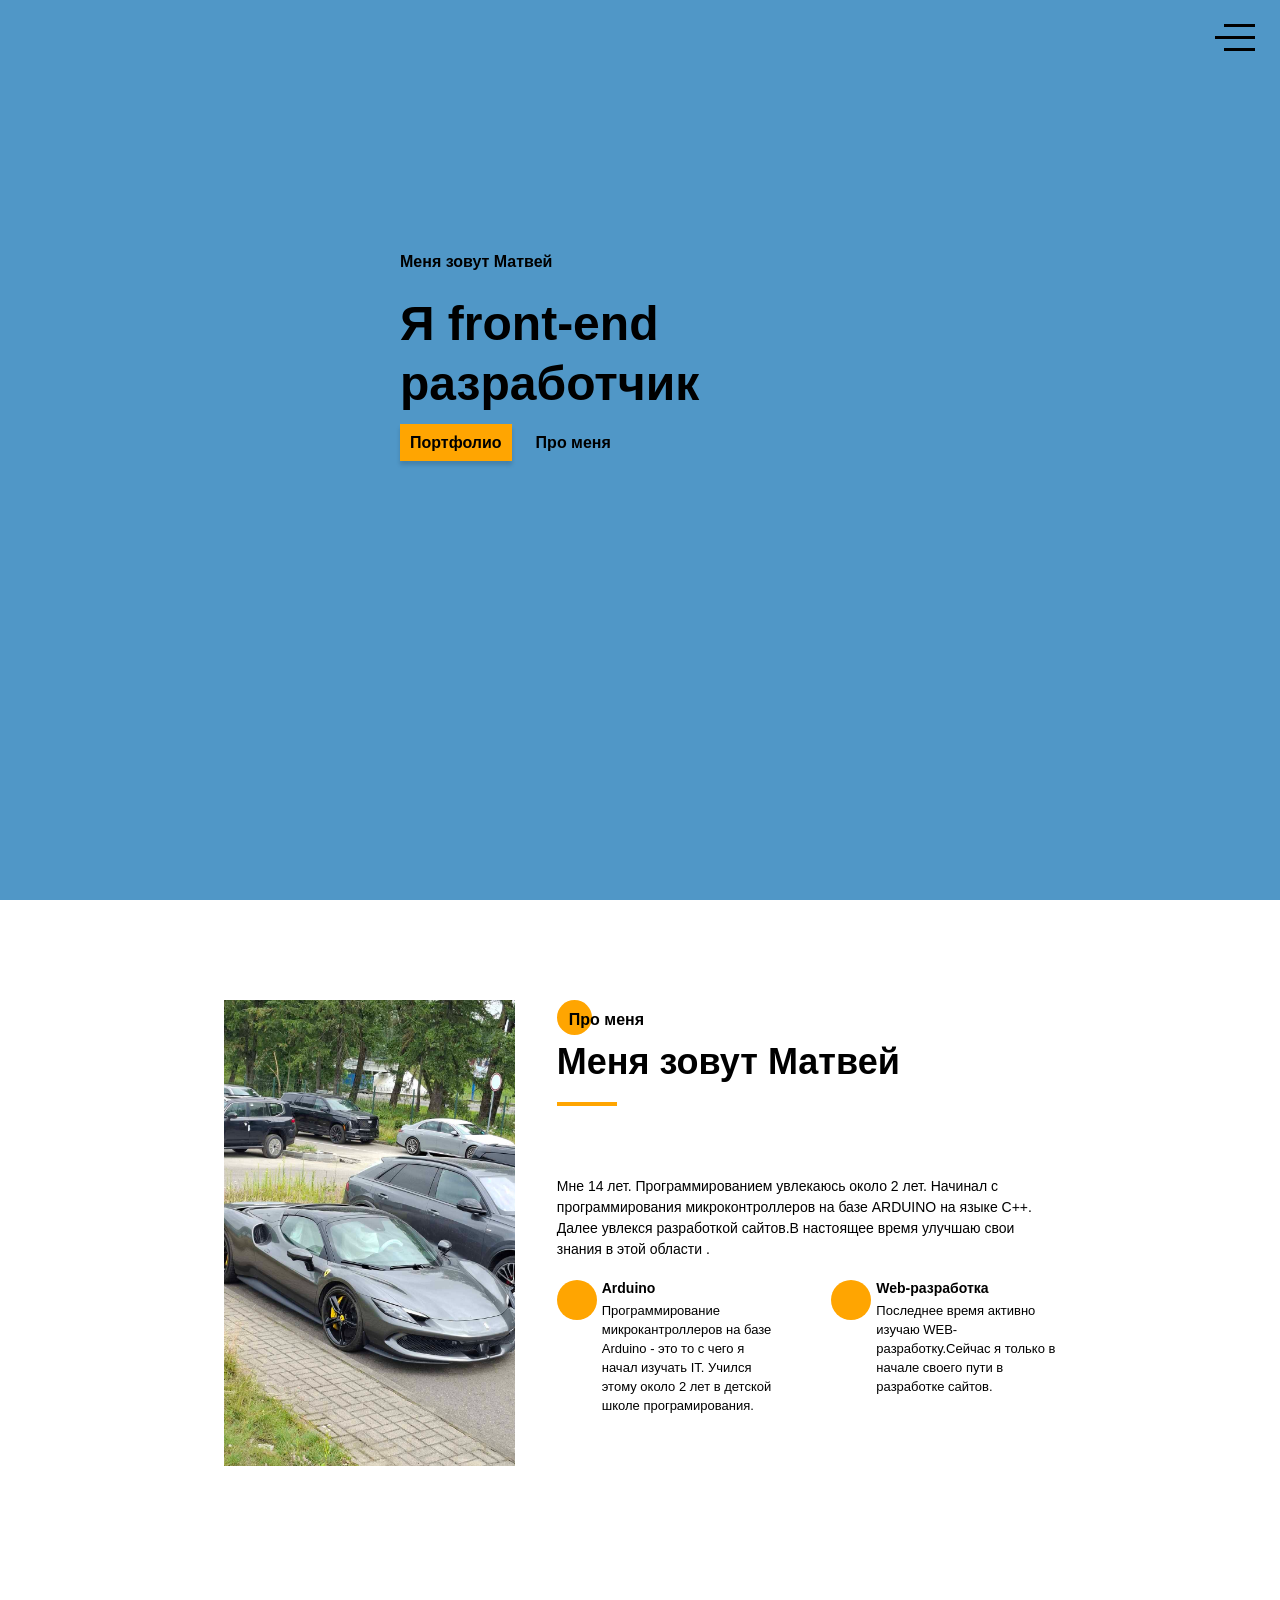
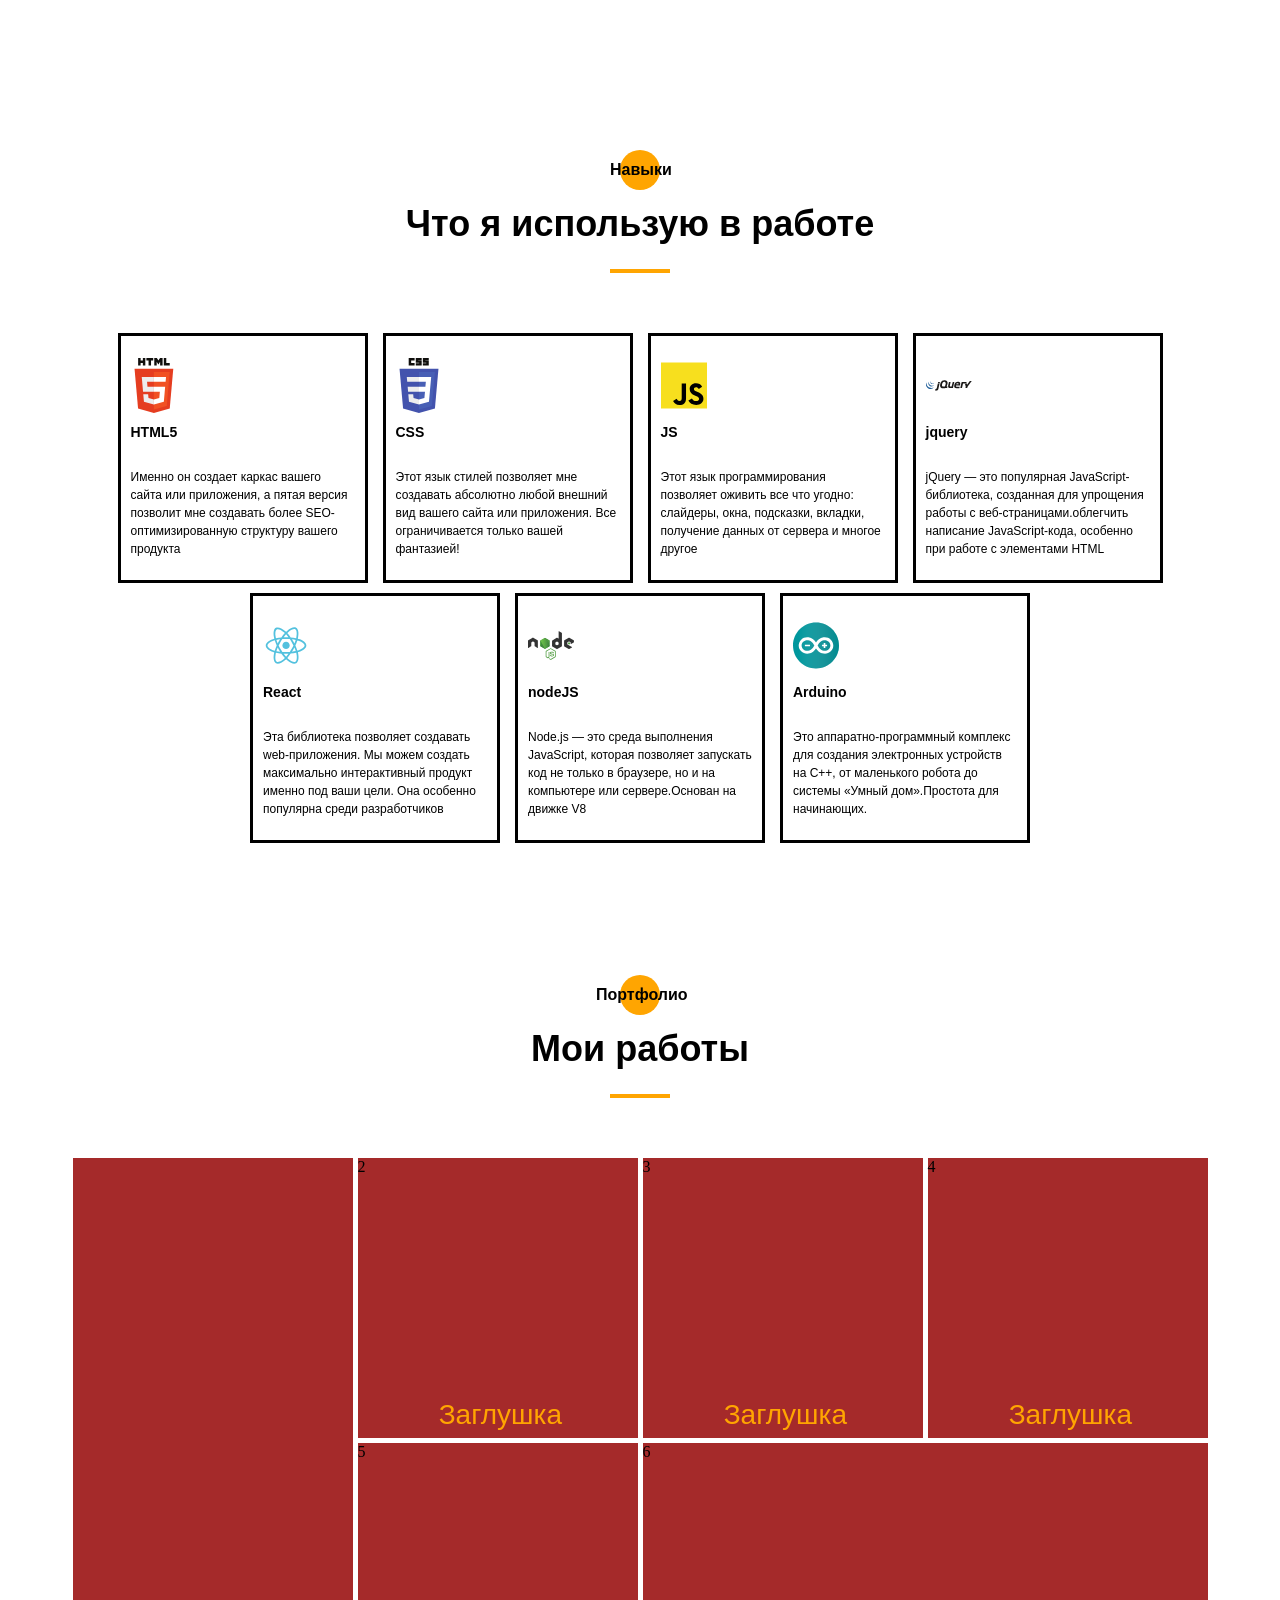
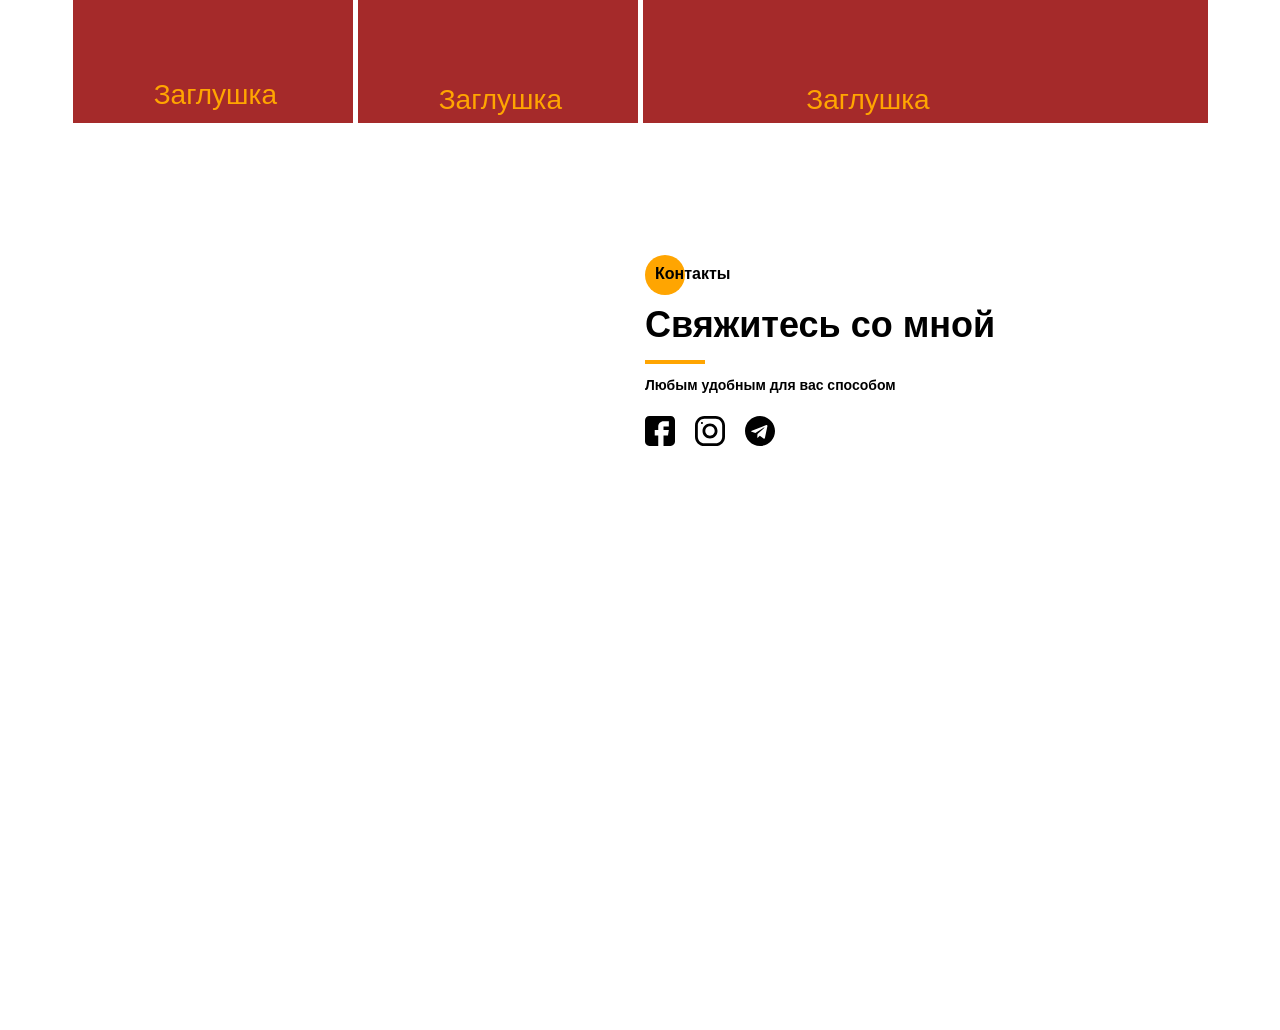
==== index.html @ 8a0c5b27 "version 1.9" ====
<!DOCTYPE html>
<html lang="ru">
  <head>
    <meta charset="UTF-8" />
    <meta name="viewport" content="width=device-width, initial-scale=1.0" />
    <title>Portfolio</title>

    <link rel="stylesheet" href="css/main.css" />
    <link rel="stylesheet" href="css/header.css" />
    <link rel="stylesheet" href="css/about_me.css" />
    <link rel="stylesheet" href="css/menu.css" />
    <link rel="stylesheet" href="css/animate.css" />
    <link rel="stylesheet" href="css/tools.css" />
    <link rel="stylesheet" href="css/works.css">
    <link rel="stylesheet" href="css/contact.css">


    <link rel="stylesheet" href="css/media/media_header.css" />
    <link rel="stylesheet" href="css/media/media_about_me.css" />
  </head>
  <body>
    <div class="menu">
      <div class="menu_btn_close">
        <div class="menu_bnt_stick1"></div>
        <div class="menu_bnt_stick2"></div>
      </div>
      <div class="menu_block">
        <div class="menu_list">
          <div class="menu_list_wrapper">
            <div class="menu_list_circle"></div>
            <div class="menu_list_interface">
              <a href="#">ПРО МЕНЯ</a>
            </div>
          </div>
          <div class="menu_list_wrapper">
            <div class="menu_list_circle"></div>
            <div class="menu_list_interface">
              <a href="#">МОЙ ОПЫТ</a>
            </div>
          </div>
          <div class="menu_list_wrapper">
            <div class="menu_list_circle"></div>
            <div class="menu_list_interface">
              <a href="#">МОИ НАВЫКИ</a>
            </div>
          </div>
          <div class="menu_list_wrapper">
            <div class="menu_list_circle"></div>
            <div class="menu_list_interface">
              <a href="#">МОИ РАБОТЫ</a>
            </div>
          </div>
          <div class="menu_list_wrapper">
            <div class="menu_list_circle"></div>
            <div class="menu_list_interface">
              <a href="#">ПРАЙС ЛИСТ</a>
            </div>
          </div>
          <div class="menu_list_wrapper">
            <div class="menu_list_circle"></div>
            <div class="menu_list_interface">
              <a href="#">КОНТАКТЫ</a>
            </div>
          </div>
        </div>
      </div>
    </div>
    <header>
      <div class="name">
        <div class="my_name">Меня зовут Матвей</div>
        <div class="my_job">Я front-end разработчик</div>
        <a class="btn_portfolio" href="#">Портфолио</a>
        <a class="btn_about_me" href="https://alexander281990.github.io/#"
          >Про меня</a
        >
      </div>
      <div class="hamburger">
        <div class="spon"></div>

        <div class="long_spon"></div>

        <div class="spon"></div>
      </div>
    </header>
    <section class="about_me">
      <div class="about_me_box0">
        <div class="about_me_main_img"></div>
        <div class="about_me_description">
          <div class="about_me_circle"></div>
          <div class="about_me_me wow bounceInDown">Про меня</div>

          <div class="about_me_name wow bounceInDown text">
            Меня зовут Матвей
          </div>
          <div class="about_me_stick"></div>
          <div class="about_me_info wow slideInUp">
            Мне 14 лет. Программированием увлекаюсь около 2 лет. Начинал с
            программирования микроконтроллеров на базе ARDUINO на языке С++.
            Далее увлекся разработкой сайтов.В настоящее время улучшаю свои
            знания в этой области .
          </div>
          <div class="about_me_work">
            <div class="about_me_boxArduino wow rotateInUpLeft">
              <div class="about_me_icon"></div>
              <div class="about_me_ground">
                <div class="about_me_arduino">Arduino</div>
                <div class="about_me_text">
                  Программирование микрокантроллеров на базе Arduino - это то с
                  чего я начал изучать IT. Учился этому около 2 лет в детской
                  школе програмирования.
                </div>
              </div>
            </div>
            <div class="about_me_boxWeb wow rotateInUpRight">
              <div class="about_me_icon"></div>
              <div class="about_me_ground">
                <div class="about_me_web">Web-разработка</div>
                <div class="about_me_text">
                  Последнее время активно изучаю WEB-разработку.Сейчас я только
                  в начале своего пути в разработке сайтов.
                </div>
              </div>
            </div>
          </div>
        </div>
      </div>
    </section>
    <section class="my_tools">
      <div class="container">
        <div class="my_tools_curcle wow zoomInUp"></div>
        <div class="my_tools_head_text wow fadeIn " wow data-wow-delay'5s'>Навыки </div>
        <h3 class="my_tools_title text wow zoomIn">Что я использую в работе</h3>
        <div class="my_tools_stick wow zoomIn"></div>
        <div class="my_tools_block">
          <div class="my_tools_block_item wow swing">
            <img src="img/tools_img/html5.svg" alt="HTML" />
            <div class="my_tools_block_text">HTML5</div>
            <div class="my_tools_block_description">
              Именно он создает каркас вашего сайта или приложения, а пятая
              версия позволит мне создавать более SEO-оптимизированную структуру
              вашего продукта
            </div>
          </div>

          <div class="my_tools_block_item wow swing">
            <img src="img/tools_img/css3.svg" alt="CSS" />
            <div class="my_tools_block_text">CSS</div>
            <div class="my_tools_block_description">
              Этот язык стилей позволяет мне создавать абсолютно любой внешний
              вид вашего сайта или приложения. Все ограничивается только вашей
              фантазией!
            </div>
          </div>

          <div class="my_tools_block_item wow swing">
            <img src="img/tools_img/js.svg" alt="JS" />
            <div class="my_tools_block_text">JS</div>
            <div class="my_tools_block_description">
              Этот язык программирования позволяет оживить все что угодно:
              слайдеры, окна, подсказки, вкладки, получение данных от сервера и
              многое другое
            </div>
          </div>

          <div class="my_tools_block_item wow swing">
            <img src="img/tools_img/jquery.svg" alt="jquery" />
            <div class="my_tools_block_text">jquery</div>
            <div class="my_tools_block_description">
              jQuery — это популярная JavaScript-библиотека, созданная для
              упрощения работы с веб-страницами.облегчить написание
              JavaScript-кода, особенно при работе с элементами HTML
            </div>
          </div>
        </div>

        <div class="my_tools_block wow swing">
          <div class="my_tools_block_item">
            <img src="img/tools_img/react.svg" alt="react" />
            <div class="my_tools_block_text">React</div>
            <div class="my_tools_block_description">
              Эта библиотека позволяет создавать web-приложения. Мы можем
              создать максимально интерактивный продукт именно под ваши цели.
              Она особенно популярна среди разработчиков
            </div>
          </div>

          <div class="my_tools_block_item wow swing">
            <img src="img/tools_img/node.js.svg" alt="nodeJS" />
            <div class="my_tools_block_text">nodeJS</div>
            <div class="my_tools_block_description">
              Node.js — это среда выполнения JavaScript, которая позволяет
              запускать код не только в браузере, но и на компьютере или
              сервере.Основан на движке V8
            </div>
          </div>

          <div class="my_tools_block_item wow swing">
            <img src="img/tools_img/arduino.svg" alt="arduino" />
            <div class="my_tools_block_text">Arduino</div>
            <div class="my_tools_block_description">
              Это аппаратно-программный комплекс для создания электронных
              устройств на С++, от маленького робота до системы «Умный
              дом».Простота для начинающих.
            </div>
          </div>

          <!-- <div class="my_tools_block_item"></div> -->
        </div>
      </div>
    </section>
    <section class="my_works">
      <div class="container">
        <div class="my_works_curcle"></div>
        <div class="my_works_head_text">Портфолио</div>
        <div class="my_works_title_text">Мои работы</div>
        <div class="my_tools_stick "></div>
        <div class="my_works_links">
           <div class="my_works_links_item long">
            <img src="#" alt="">
             <div class="my_works_links_text">Заглушка</div>
           </div>
           <div class="my_works_links_item">2 
            <img src="#" alt="">
             <div class="my_works_links_text2">Заглушка</div>
           </div>
           <div class="my_works_links_item">3
            <img src="#" alt="">
             <div class="my_works_links_text2">Заглушка</div>
           </div>
           <div class="my_works_links_item">4 
            <img src="#" alt="">
             <div class="my_works_links_text2">Заглушка</div>
           </div>
           <div class="my_works_links_item">5 
            <img src="#" alt="">
             <div class="my_works_links_text2">Заглушка</div>
           </div>
           <div class="my_works_links_item long2">6
            <img src="#" alt="">
             <div class="my_works_links_text2">Заглушка</div>
           </div>
        </div>
      </div>
    </section>
 <section class="my_contact">
   <div class="container">
    <div class="my_contact_wrapper">
      <div class="my_contact_photo">
         <img src="#" alt="">
      </div>
      <div class="my_contact_description">
        <div class="my_contact_curcle">
          <div class="my_contact_head_text">Контакты</div>
        </div>
        
        <div class="my_contact_title_text">Свяжитесь со мной</div>
        <div class="my_contact_stick"></div>
        <div class="my_contact_text">Любым удобным для вас способом</div>
        <div class="my_contact_social">
  <a href="">
    <img src="img/contact_img/facebook_straight.svg" alt="Facebook">
  </a>
  <a href="">
    <img src="img/contact_img/instagram.svg" alt="Instagram">
  </a>
  <a href="https://t.me/Matvey_sh0814">
    <img src="img/contact_img/telegram.svg" alt="Telegram">
  </a>
</div>

        </div>
      </div>
      
    </div>
    




  </div>
</section>
    <script src="js/wow.min.js"></script>
    <script src="js/script.js"></script>
    <script>
      new WOW().init();
    </script>
  </body>
</html>
---- css/main.css ----
* {
  margin: 0;
  padding: 0;
  box-sizing: border-box;
}
.container {
  width: 1250px;
  background-color: white;
  height: 100%;
  margin: 0 auto;
  padding-top: 50px;
}

.text {
  font-size: 36px;
  font-weight: 700;
  line-height: 60px;
  font-family: "Poppins", sans-serif;
}
---- css/header.css ----
header {
  background-color: #5097c7;
  width: 100%;
  height: 100vh;
  padding-left: 400px;
  padding-top: 250px;
}

.name {
  width: 500px;
  height: 250px;
}
.my_name {
  font-size: 16px;
  line-height: 24px;
  font-weight: bold;
  font-family: "Poppins", sans-serif;
}

.my_job {
  font-size: 48px;
  font-weight: bold;
  line-height: 60px;
  font-family: "Poppins", sans-serif;
  margin-top: 20px;
  margin-bottom: 20px;
  font-weight: bold;
}
.btn_portfolio {
  background-color: #ffa501;
  padding: 10px;
  text-decoration: none;
  box-shadow: 0px 4px 4px rgba(0, 0, 0, 0.15);
  font-family: "Poppins", sans-serif;
  color: #000;
  font-weight: bold;
  margin-right: 20px;
}

.btn_about_me {
  text-decoration: none;
  font-family: "Poppins", sans-serif;
  color: #000;
  font-weight: bold;
}

.hamburger {
  width: 45px;
  height: 35px;
  background-color: #5097c7;
  position: absolute;
  top: 20px;
  right: 25px;
  cursor: pointer;
  display: flex;
  flex-direction: column;
  justify-content: space-around;
  align-items: end;
}
.spon {
  background-color: #000;
  width: 70%;
  height: 3px;
}

.long_spon {
  width: 90%;
  height: 3px;
  background-color: black;
}
---- css/about_me.css ----
.about_me {
  width: 100%;
  height: 800px;
  background-color: white;
  display: flex;
  justify-content: center;
}

.my_skills {
  background-color: white;
  width: 100vw;
}

.about_me_box0 {
  width: 65%;
  height: 100%;
  background-color: white;
  padding-top: 100px;
  display: flex;
  justify-content: space-between;
}

.about_me_name {
  margin-top: -50px;
}

.about_me_me {
  font-family: "Poppins", sans-serif;
  font-size: 16px;
  line-height: 24px;
  padding-left: 12px;
  margin-top: -77px;
  font-weight: bold;
}

.about_me_circle {
  border-radius: 50%;
  height: 35px;
  width: 35px;
  background-color: #ffa501;
}

.about_me_main_img {
  width: 35%;
  height: 700px;
  background-image: url(../img/car.jpg);
  background-position-x: -50px;
  background-size: 120%;
  background-repeat: no-repeat;
}

.about_me_description {
  height: 700px;
  width: 60%;
  background-color: white;
  display: flex;
  flex-direction: column;
  justify-content: space-between;
}

.about_me_stick {
  height: 4px;
  width: 60px;
  background-color: #ffa501;
  margin-top: -40px;
}

.about_me_work {
  height: 60%;
  background-color: white;
  margin-top: -30px;
  display: flex;
  flex-wrap: wrap;
  justify-content: space-between;
}

.about_me_boxArduino {
  width: 45%;
  height: 185px;
  background-color: white;

  display: flex;
  justify-content: space-between;
}

.about_me_boxWeb {
  width: 45%;
  height: 185px;
  background-color: white;

  display: flex;
  justify-content: space-between;
}

.about_me_icon {
  background-color: #ffa501;
  border-radius: 50%;
  width: 40px;
  height: 40px;
}

.about_me_text {
  font-family: "Poppins", sans-serif;
  font-size: 13px;
  line-height: 19px;
}

.about_me_ground {
  width: 80%;
  height: 180px;

  display: flex;
  flex-direction: column;
}

.about_me_arduino {
  font-family: "Poppins", sans-serif;
  font-size: 14px;
  font-weight: bold;
  margin-bottom: 5px;
}

.about_me_web {
  font-family: "Poppins", sans-serif;
  font-size: 14px;
  font-weight: bold;
  margin-bottom: 5px;
}

.about_me_info {
  font-family: "Poppins", sans-serif;
  font-size: 14px;
  line-height: 21px;
  margin-top: 20px;
}
---- css/menu.css ----
.menu {
  height: 100vh;
  width: 340px;
  background-color: #ffa501;
  position: fixed;
  left: -340px;
  transition: all 0.5s;
}
.menu_active {
  left: 0px;
  transition: all 1s;
}

.menu_block {
  width: 100%;
  background-color: #ffa501;
  height: 100vh;
  cursor: pointer;
  padding-top: 140px;
  padding-left: 40px;
  z-index: 10;
}
.menu_list {
  list-style-type: none;
  padding-left: 35px;
}
.menu_list_circle {
  width: 15px;
  height: 15px;
  border-radius: 100%;
  border: 1px solid black;
  margin-right: 15px;
  margin-bottom: 1px;
}

.menu_list_wrapper {
  display: flex;
  width: 100%;
  background-color: #ffa501;
  align-items: center;
  justify-content: left;
  margin-bottom: 20px;
}

.menu_list_interface {
  color: white;
  font-size: 24px;
  font-family: "Poppins", sans-serif;
  font-weight: bold;
}

.menu_list_interface > a {
  color: white;
  text-decoration: none;
}

.menu_list_interface > a:hover {
  text-decoration: underline;
}

.menu_btn_close {
  background-color: #ffa501;
  height: 40px;
  width: 40px;
  position: relative;
  left: 280px;
  top: 20px;
  cursor: pointer;
}

.menu_bnt_stick1 {
  background-color: black;
  height: 5px;
  width: 120%;
  transform: rotateZ(45deg);
  position: relative;
  top: 19px;
  border-radius: 25px;
}

.menu_bnt_stick2 {
  background-color: black;
  height: 5px;
  width: 120%;
  transform: rotateZ(135deg);
  top: 14px;
  position: relative;
  border-radius: 25px;
}
---- css/tools.css ----
.my_tools {
  width: 100%;
  height: 825px;
  background-color: white;
}

.my_tools_curcle {
  width: 40px;
  height: 40px;
  border-radius: 50%;
  background-color: #ffa501;
  margin: 0 auto;
}

.my_tools_head_text {
  position: relative;
  left: 595px;
  top: -32px;
  display: inline-block;
  font-family: "Poppins", sans-serif;
  font-size: 16px;
  line-height: 24px;
  font-weight: bold;
}

.my_tools_title {
  text-align: center;
  margin-top: -20px;
}

.my_tools_stick {
  height: 4px;
  width: 60px;
  background-color: #ffa501;
  margin: 15px auto 0 auto;
  margin-bottom: 60px;
}

.my_tools_block {
  width: 100%;
  height: 250px;
  background-color: white;
  margin-top: 10px;
  display: flex;
  column-gap: 15px;
  justify-content: center;
}

.my_tools_block_item {
  width: 250px;
  height: 250px;
  background-color: (255, 165, 0, 5);
  border: solid black;
  padding: 10px;
  display: flex;
  flex-direction: column;
  justify-content: space-around;
}
.my_tools_block_item > img {
  width: 46px;
  height: 55px;
}

.my_tools_block_text {
  font-size: 14px;
  line-height: 21px;
  font-weight: bold;
  font-family: "Poppins", sans-serif;
  margin-top: -15px;
}

.my_tools_block_description {
  font-size: 12px;
  line-height: 18px;

  font-family: "Poppins", sans-serif;
}
---- css/works.css ----
.my_works {
  width: 100%;
  height: 880px;
  background-color: white;
}

.my_works_curcle {
  width: 40px;
  height: 40px;
  border-radius: 50%;
  background-color: #ffa501;
  margin: 0 auto;
}
.my_works_head_text {
  position: relative;
  left: 581px;
  top: -32px;
  display: inline-block;
  font-family: "Poppins", sans-serif;
  font-size: 16px;
  line-height: 24px;
  font-weight: bold;
}

.my_works_title_text {
  text-align: center;
  margin-top: -20px;
  font-weight: bold;
  line-height: 60px;
  font-size: 36px;
  font-family: "Poppins", sans-serif;
}

.my_tools_stick {
  height: 4px;
  width: 60px;
  background-color: #ffa501;
  margin: 15px auto 0 auto;
  margin-bottom: 60px;
}

.my_works_links {
  width: 100%;

  background-color: white;
  display: grid;
  grid-template: repeat(2, 280px) / repeat(4, 280px);

  gap: 5px;
  justify-content: center;
}

.my_works_links_item {
  background-color: brown;
  cursor: pointer;
  transition: all 0.5s;
}

.my_works_links_item:hover {
  transform: scale(1.1);
  filter: grayscale(80%);
}

.long {
  grid-row-start: 1;
  grid-row-end: 3;
  grid-column-start: 1;
  grid-column-end: 2;
}
.long2 {
  grid-row-start: 2;
  grid-row-end: 3;
  grid-column-start: 3;
  grid-column-end: 5;
}
.my_works_links_text {
  position: relative;
  top: 500px;
  font-family: "Poppins", sans-serif;

  transform: translateX(29%);
  color: #ffa501;
  font-size: 28px;
  line-height: 38px;
}

.my_works_links_text2 {
  position: relative;
  top: 220px;
  font-family: "Poppins", sans-serif;

  transform: translateX(29%);
  color: #ffa501;
  font-size: 28px;
  line-height: 38px;
}
---- css/contact.css ----
.my_contact {
  width: 100%;
  height: 825px;
  background-color: white;
}

.my_contact_wrapper {
  padding-left: 50px;
  padding-right: 35px;
  display: grid;
  grid-template-columns: 400px 585px;
  -webkit-box-pack: justify;
  justify-content: space-between;
}

.my_contact_description {
  width: 594px;
  height: 585px;
}

.my_contact_curcle {
  width: 40px;
  height: 40px;
  border-radius: 50%;
  background-color: #ffa501;
}

.my_contact_head_text {
  display: inline-block;
  font-family: "Poppins", sans-serif;
  font-size: 16px;
  line-height: 24px;
  font-weight: bold;
  margin-left: 10px; /* отступ от круга */
  margin-top: 7px;
}

.my_contact_title_text {
  font-size: 36px;
  font-weight: 700;
  line-height: 60px;
  font-family: "Poppins", sans-serif;
  top: -20px;
}

.my_contact_stick {
  height: 4px;
  width: 60px;
  background-color: #ffa501;
  margin: 5px auto 0 auto;
  margin-bottom: 40px;
  position: absolute;
}

.my_contact_text {
  font-size: 14px;
  line-height: 21px;
  margin-top: 20px;
  font-weight: bold;
  font-family: "Poppins", sans-serif;
  margin-bottom: 20px;
}

.my_contact_social {
  display: flex;
  gap: 20px;
  align-items: center;
}

.my_contact_social img {
  width: 30px;
  height: 30px;
  object-fit: contain;
}
---- css/media/media_header.css ----
@media (max-width: 1200px) {
  header {
    padding-left: 300px;
  }
}
@media (max-width: 992px) {
  .name {
    width: 400px;
  }

  header {
    padding-left: 200px;
  }
}

@media (max-width: 768px) {
  header {
    padding-left: 150px;
  }

  .my_name {
    font-size: 16px;
  }

  .my_job {
    font-size: 38px;
    line-height: 40px;
  }
}

@media (max-width: 576px) {
  header {
    padding-left: 50px;
  }

  .name {
    width: 250px;
  }

  .menu {
    width: 240px;
  }

  .menu_btn_close {
    left: 180px;
  }

  .menu_list_interface {
    font-size: 18px;
  }
  .menu_block {
    padding-left: 10px;
  }
}
---- css/media/media_about_me.css ----
@media (max-width: 1200px) {
}
@media (max-width: 992px) {
  .about_me_info {
    font-size: 12px;
    line-height: 19px;
  }

  .about_me_web {
    font-size: 12px;
  }

  .about_me_arduino {
    font-size: 12px;
  }
  .about_me_text {
    font-size: 12px;
    line-height: 15px;
  }

  .text {
    font-size: 30px;
  }
  .about_me_icon {
    width: 30px;
    height: 30px;
  }
}

@media (max-width: 768px) {
  .text {
    font-size: 23px;
  }

  .about_me_info {
    font-size: 11px;
    line-height: 19px;
  }

  .about_me_me {
    font-size: 14px;
  }

  .about_me_text {
    font-size: 10px;
    line-height: 14px;
  }

  .about_me_icon {
    width: 20px;
    height: 20px;
  }

  .about_me_web {
    font-size: 10px;
  }

  .about_me_arduino {
    font-size: 10px;
  }
}

@media (max-width: 576px) {
  .about_me_main_img {
    display: none;
  }
  .about_me_info {
    font-size: 9px;
  }

  .text {
    font-size: 15px;
    font-weight: 600;
    line-height: 40px;
  }

  .about_me_text {
    font-size: 9px;
    line-height: 13px;
  }

  .about_me_icon {
    width: 10px;
    height: 10px;
  }
  .about_me_circle {
    height: 25px;
    width: 25px;
  }

  .about_me_stick {
    height: 3px;
    width: 50px;
  }

  .about_me_name {
    margin-top: -45px;
  }

  .about_me_web {
    font-size: 9px;
  }

  .about_me_me {
    font-size: 13px;
    line-height: 22px;
    padding-left: 12px;
    margin-top: -60px;
  }
}
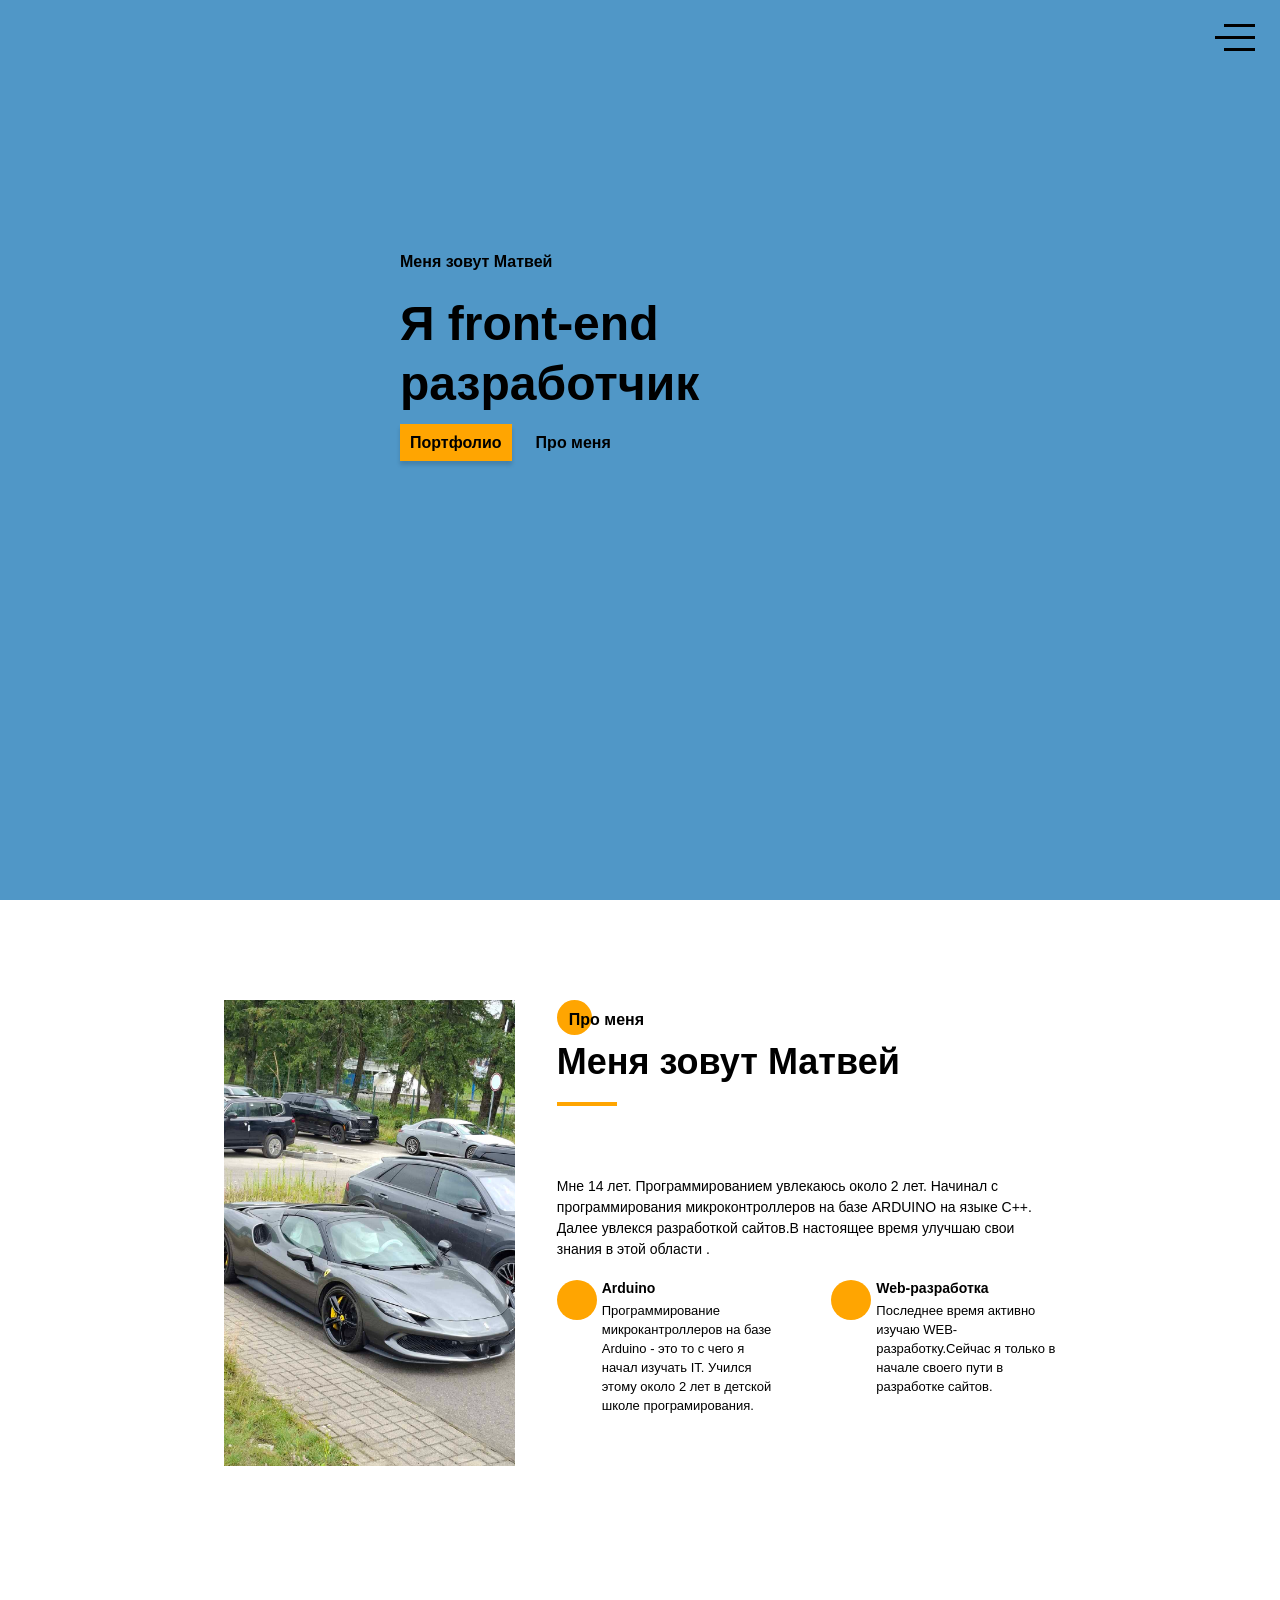
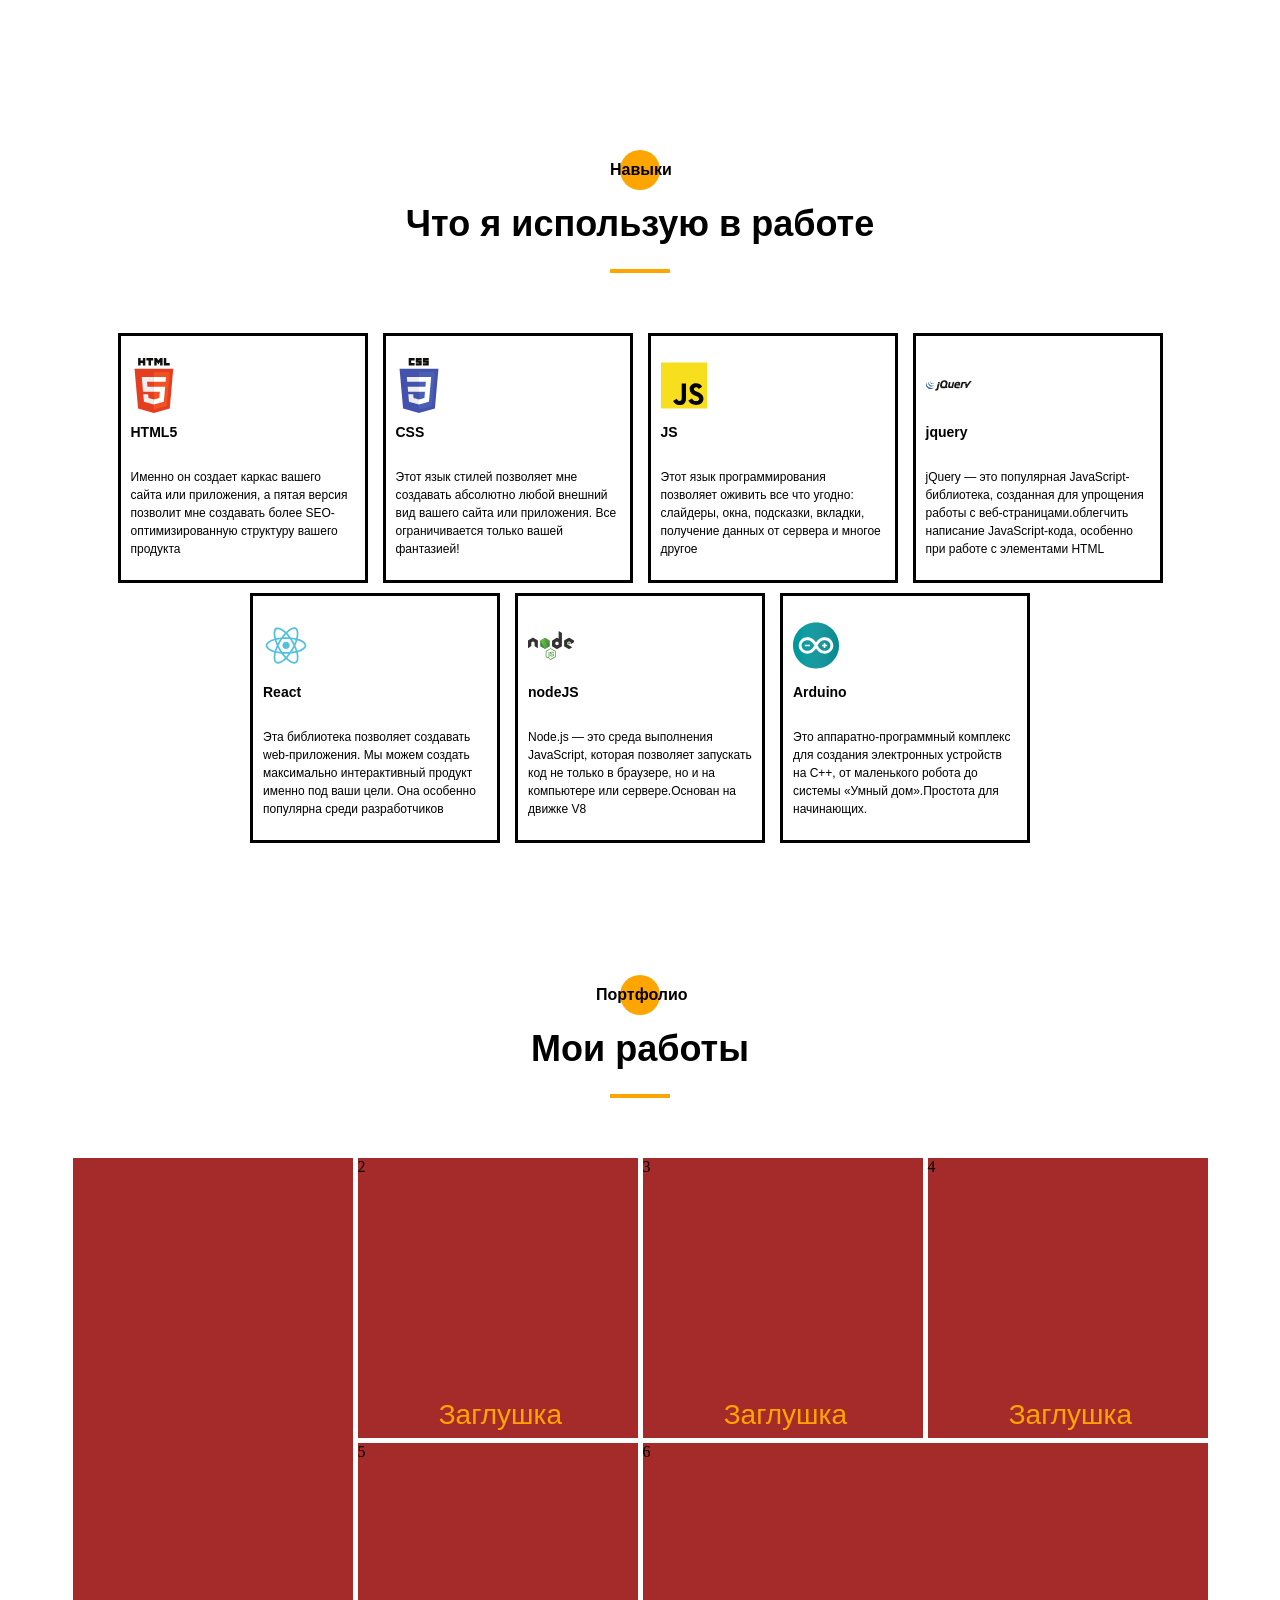
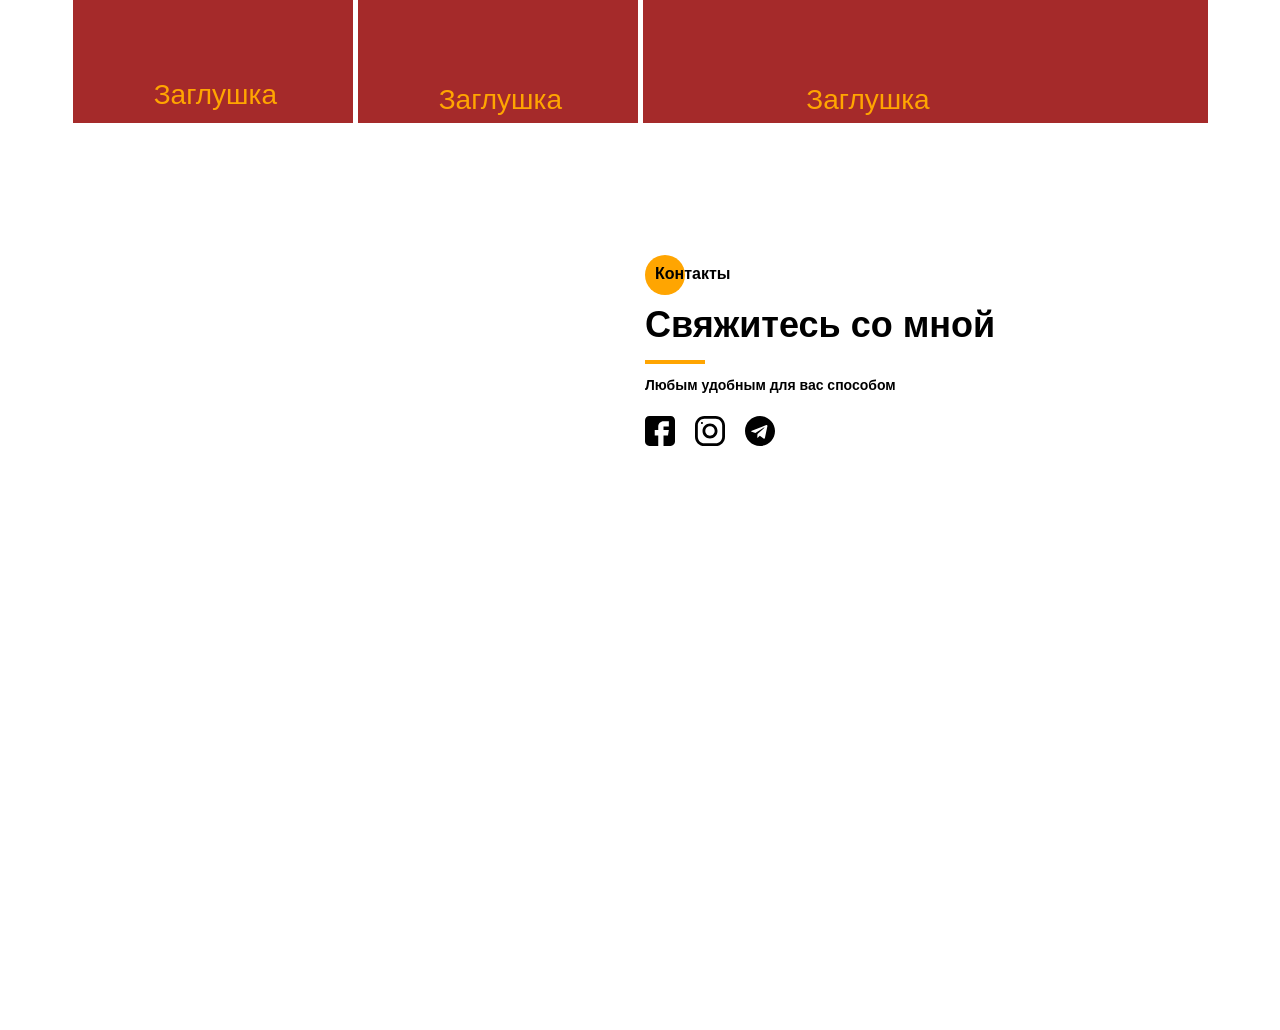
==== commit c0879e3d: "version2.0" ====
--- a/index.html
+++ b/index.html
@@ -19,6 +19,7 @@
     <link rel="stylesheet" href="css/media/media_about_me.css" />
   </head>
   <body>
+    <div class="menu_overlay"></div>
     <div class="menu">
       <div class="menu_btn_close">
         <div class="menu_bnt_stick1"></div>
@@ -29,37 +30,27 @@
           <div class="menu_list_wrapper">
             <div class="menu_list_circle"></div>
             <div class="menu_list_interface">
-              <a href="#">ПРО МЕНЯ</a>
-            </div>
-          </div>
-          <div class="menu_list_wrapper">
-            <div class="menu_list_circle"></div>
-            <div class="menu_list_interface">
-              <a href="#">МОЙ ОПЫТ</a>
-            </div>
-          </div>
-          <div class="menu_list_wrapper">
-            <div class="menu_list_circle"></div>
-            <div class="menu_list_interface">
-              <a href="#">МОИ НАВЫКИ</a>
-            </div>
-          </div>
-          <div class="menu_list_wrapper">
-            <div class="menu_list_circle"></div>
-            <div class="menu_list_interface">
-              <a href="#">МОИ РАБОТЫ</a>
-            </div>
-          </div>
-          <div class="menu_list_wrapper">
-            <div class="menu_list_circle"></div>
-            <div class="menu_list_interface">
-              <a href="#">ПРАЙС ЛИСТ</a>
-            </div>
-          </div>
-          <div class="menu_list_wrapper">
-            <div class="menu_list_circle"></div>
-            <div class="menu_list_interface">
-              <a href="#">КОНТАКТЫ</a>
+              <a href="#about_me">ПРО МЕНЯ</a>
+            </div>
+          </div>
+         
+          <div class="menu_list_wrapper">
+            <div class="menu_list_circle"></div>
+            <div class="menu_list_interface">
+              <a href="#my_tools">МОИ НАВЫКИ</a>
+            </div>
+          </div>
+          <div class="menu_list_wrapper">
+            <div class="menu_list_circle"></div>
+            <div class="menu_list_interface">
+              <a href="#my_works">МОИ РАБОТЫ</a>
+            </div>
+          </div>
+         
+          <div class="menu_list_wrapper">
+            <div class="menu_list_circle"></div>
+            <div class="menu_list_interface">
+              <a href="#my_contact">КОНТАКТЫ</a>
             </div>
           </div>
         </div>
@@ -82,7 +73,7 @@
         <div class="spon"></div>
       </div>
     </header>
-    <section class="about_me">
+    <section class="about_me" id="about_me">
       <div class="about_me_box0">
         <div class="about_me_main_img"></div>
         <div class="about_me_description">
@@ -125,7 +116,7 @@
         </div>
       </div>
     </section>
-    <section class="my_tools">
+    <section class="my_tools" id="my_tools">
       <div class="container">
         <div class="my_tools_curcle wow zoomInUp"></div>
         <div class="my_tools_head_text wow fadeIn " wow data-wow-delay'5s'>Навыки </div>
@@ -208,7 +199,7 @@
         </div>
       </div>
     </section>
-    <section class="my_works">
+    <section class="my_works" id="my_works">
       <div class="container">
         <div class="my_works_curcle"></div>
         <div class="my_works_head_text">Портфолио</div>
@@ -242,7 +233,7 @@
         </div>
       </div>
     </section>
- <section class="my_contact">
+ <section class="my_contact" id="my_contact">
    <div class="container">
     <div class="my_contact_wrapper">
       <div class="my_contact_photo">
--- a/css/menu.css
+++ b/css/menu.css
@@ -4,6 +4,21 @@
   background-color: #ffa501;
   position: fixed;
   left: -340px;
+  transition: all 0.5s;
+  z-index: 120;
+}
+
+.menu_overlay {
+  width: 100%;
+  height: 100%;
+  position: fixed;
+  left: 0;
+}
+
+.menu_overlay_active {
+  opacity: 0.75;
+  z-index: 100;
+  background-color: rgb(255, 255, 255);
   transition: all 0.5s;
 }
 .menu_active {
--- a/css/tools.css
+++ b/css/tools.css
@@ -39,7 +39,7 @@
 .my_tools_block {
   width: 100%;
   height: 250px;
-  background-color: white;
+
   margin-top: 10px;
   display: flex;
   column-gap: 15px;
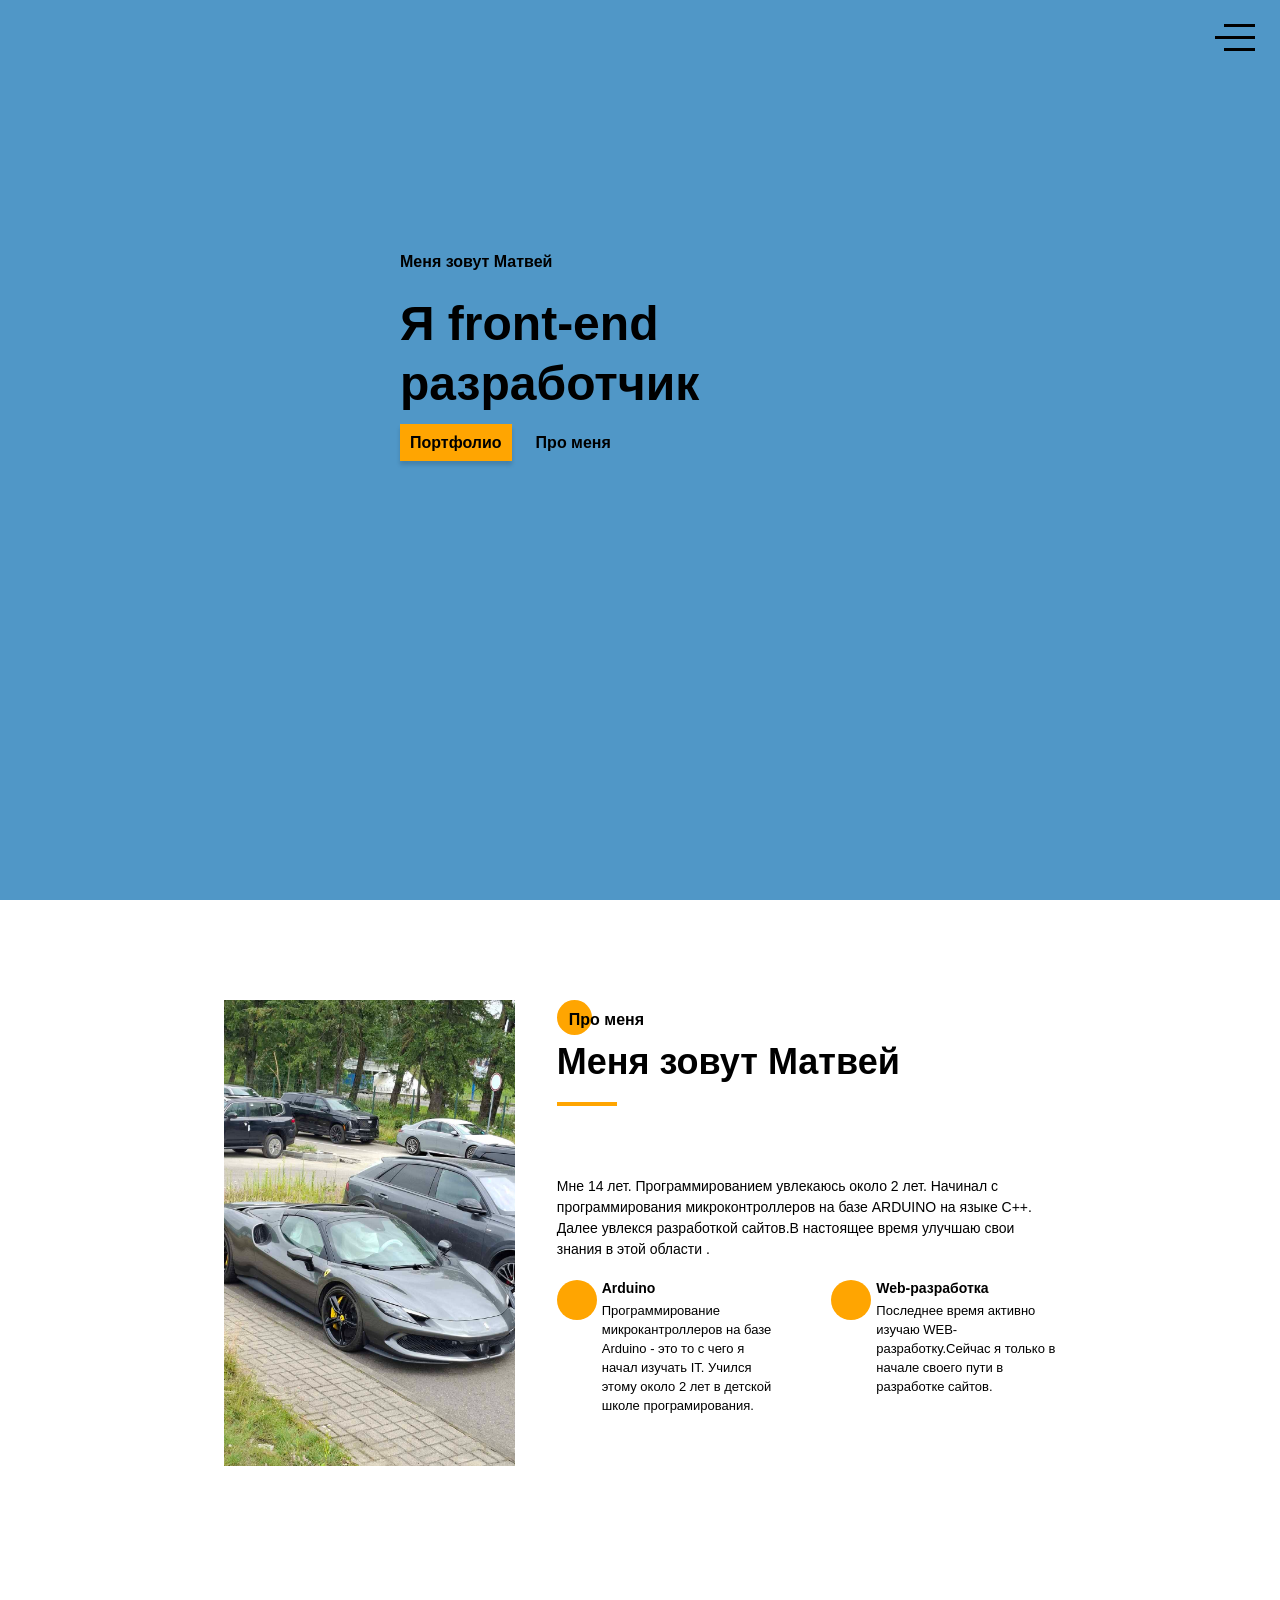
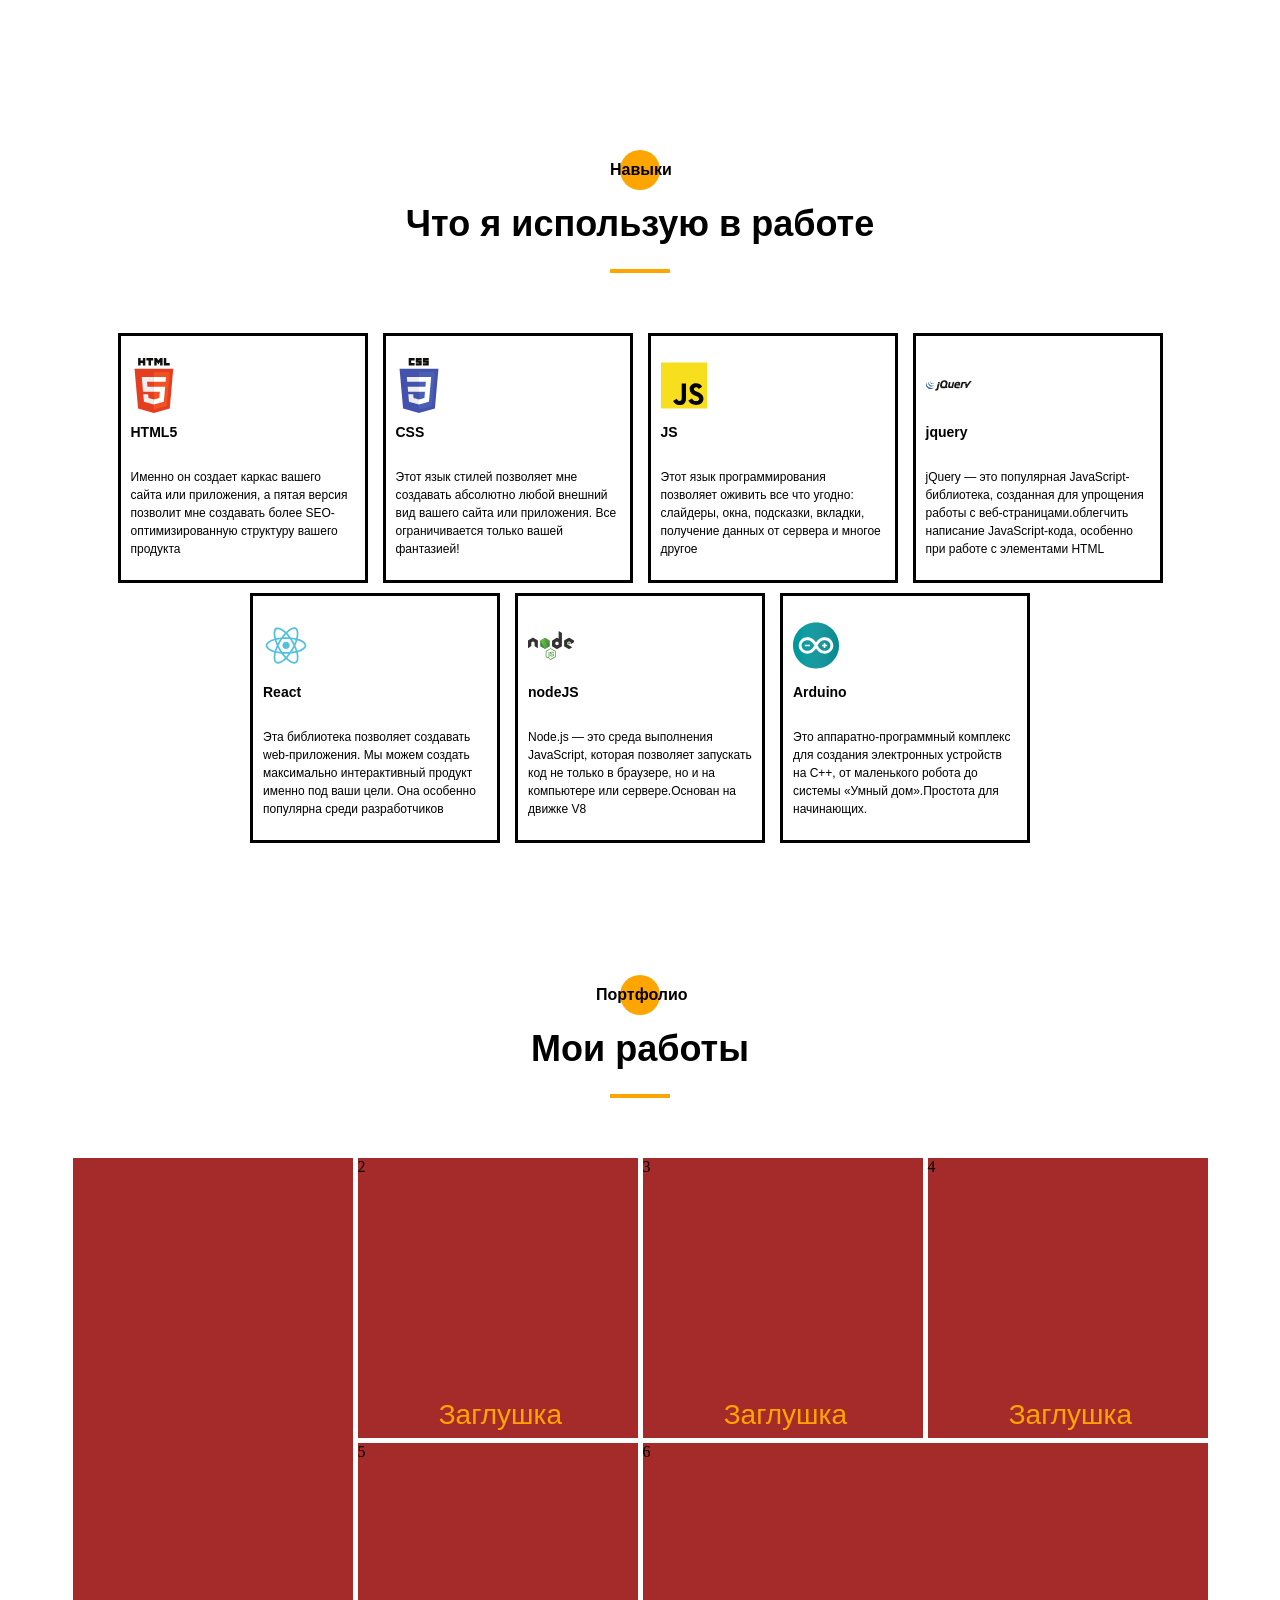
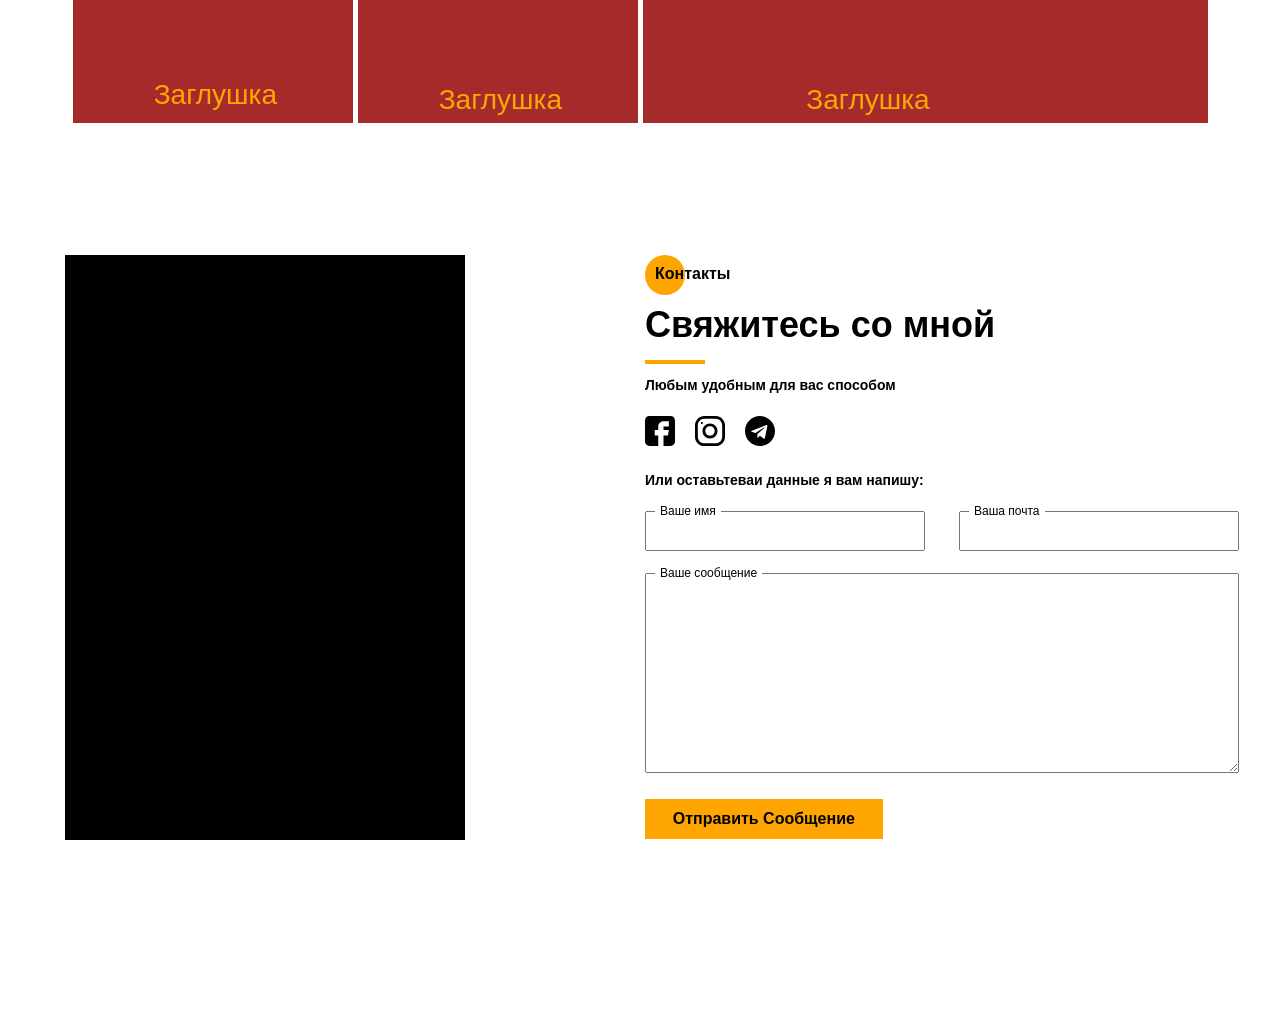
==== commit b9fea138: "version 2.1" ====
--- a/index.html
+++ b/index.html
@@ -248,27 +248,40 @@
         <div class="my_contact_stick"></div>
         <div class="my_contact_text">Любым удобным для вас способом</div>
         <div class="my_contact_social">
-  <a href="">
-    <img src="img/contact_img/facebook_straight.svg" alt="Facebook">
-  </a>
-  <a href="">
-    <img src="img/contact_img/instagram.svg" alt="Instagram">
-  </a>
-  <a href="https://t.me/Matvey_sh0814">
-    <img src="img/contact_img/telegram.svg" alt="Telegram">
-  </a>
-</div>
-
-        </div>
-      </div>
-      
+          <a href="">
+           <img src="img/contact_img/facebook_straight.svg" alt="Facebook">
+          </a>
+          <a href="">
+            <img src="img/contact_img/instagram.svg" alt="Instagram">
+          </a>
+          <a href="https://t.me/Matvey_sh0814">
+           <img src="img/contact_img/telegram.svg" alt="Telegram">
+          </a>
+        </div>
+        <div class="my_contact_text">Или оставьтеваи данные я вам напишу:</div>
+        <form action="#" class="my_contact_form"> 
+          <div class="my_contact_input_wrapper">
+           <div class="my_contact_input">
+            <input type="text" name="name" id="name">
+            <label for="name">Ваше имя</label> 
+           </div>
+           <div class="my_contact_input">
+            <input type="email" name="email" id="email">
+            <label for="email">Ваша почта</label>
+           </div>
+          </div>
+         
+          <div class="my_contact_textarea">
+            <textarea name="textarea" id="textarea"></textarea>
+            <label for="textarea">Ваше сообщение</label>
+          </div>
+          <button class="my_contact_btn">Отправить Сообщение</button>
+          
+        </form>
+      </div>
     </div>
-    
-
-
-
-
-  </div>
+ </div>
+  <!-- </div> -->
 </section>
     <script src="js/wow.min.js"></script>
     <script src="js/script.js"></script>
--- a/css/menu.css
+++ b/css/menu.css
@@ -13,6 +13,7 @@
   height: 100%;
   position: fixed;
   left: 0;
+  display: none;
 }
 
 .menu_overlay_active {
--- a/css/contact.css
+++ b/css/contact.css
@@ -13,9 +13,14 @@
   justify-content: space-between;
 }
 
+.my_contact_photo {
+  background-color: black;
+}
+
 .my_contact_description {
   width: 594px;
   height: 585px;
+  background-color: white;
 }
 
 .my_contact_curcle {
@@ -65,6 +70,7 @@
   display: flex;
   gap: 20px;
   align-items: center;
+  z-index: 150;
 }
 
 .my_contact_social img {
@@ -72,3 +78,69 @@
   height: 30px;
   object-fit: contain;
 }
+.my_contact_form {
+  background-color: white;
+  height: 56%;
+  width: 100%;
+}
+.my_contact_form {
+  display: flex;
+  flex-direction: column;
+  justify-content: space-between;
+}
+
+.my_contact_input_wrapper {
+  display: flex;
+  justify-content: space-between;
+}
+
+.my_contact_input {
+  position: relative;
+}
+.my_contact_input input {
+  width: 280px;
+  height: 40px;
+  padding: 10px;
+  font-size: 12px;
+}
+
+.my_contact_input label {
+  font-family: "Poppins", sans-serif;
+  position: absolute;
+  left: 10px;
+  font-size: 12px;
+  bottom: 33px;
+  background-color: white;
+  padding: 0px 5px 0px 5px;
+}
+
+.my_contact_textarea {
+  font-family: "Poppins", sans-serif;
+  font-size: 12px;
+  position: relative;
+}
+
+.my_contact_textarea textarea {
+  width: 100%;
+  height: 200px;
+  padding: 10px;
+  font-size: 12px;
+}
+
+.my_contact_textarea label {
+  position: absolute;
+  left: 10px;
+  bottom: 196px;
+  background-color: white;
+  padding: 0px 5px 0px 5px;
+}
+
+.my_contact_btn {
+  width: 40%;
+  height: 40px;
+  border: none;
+  background-color: #ffa501;
+  font-size: 16px;
+  font-weight: 700;
+  line-height: 21px;
+}
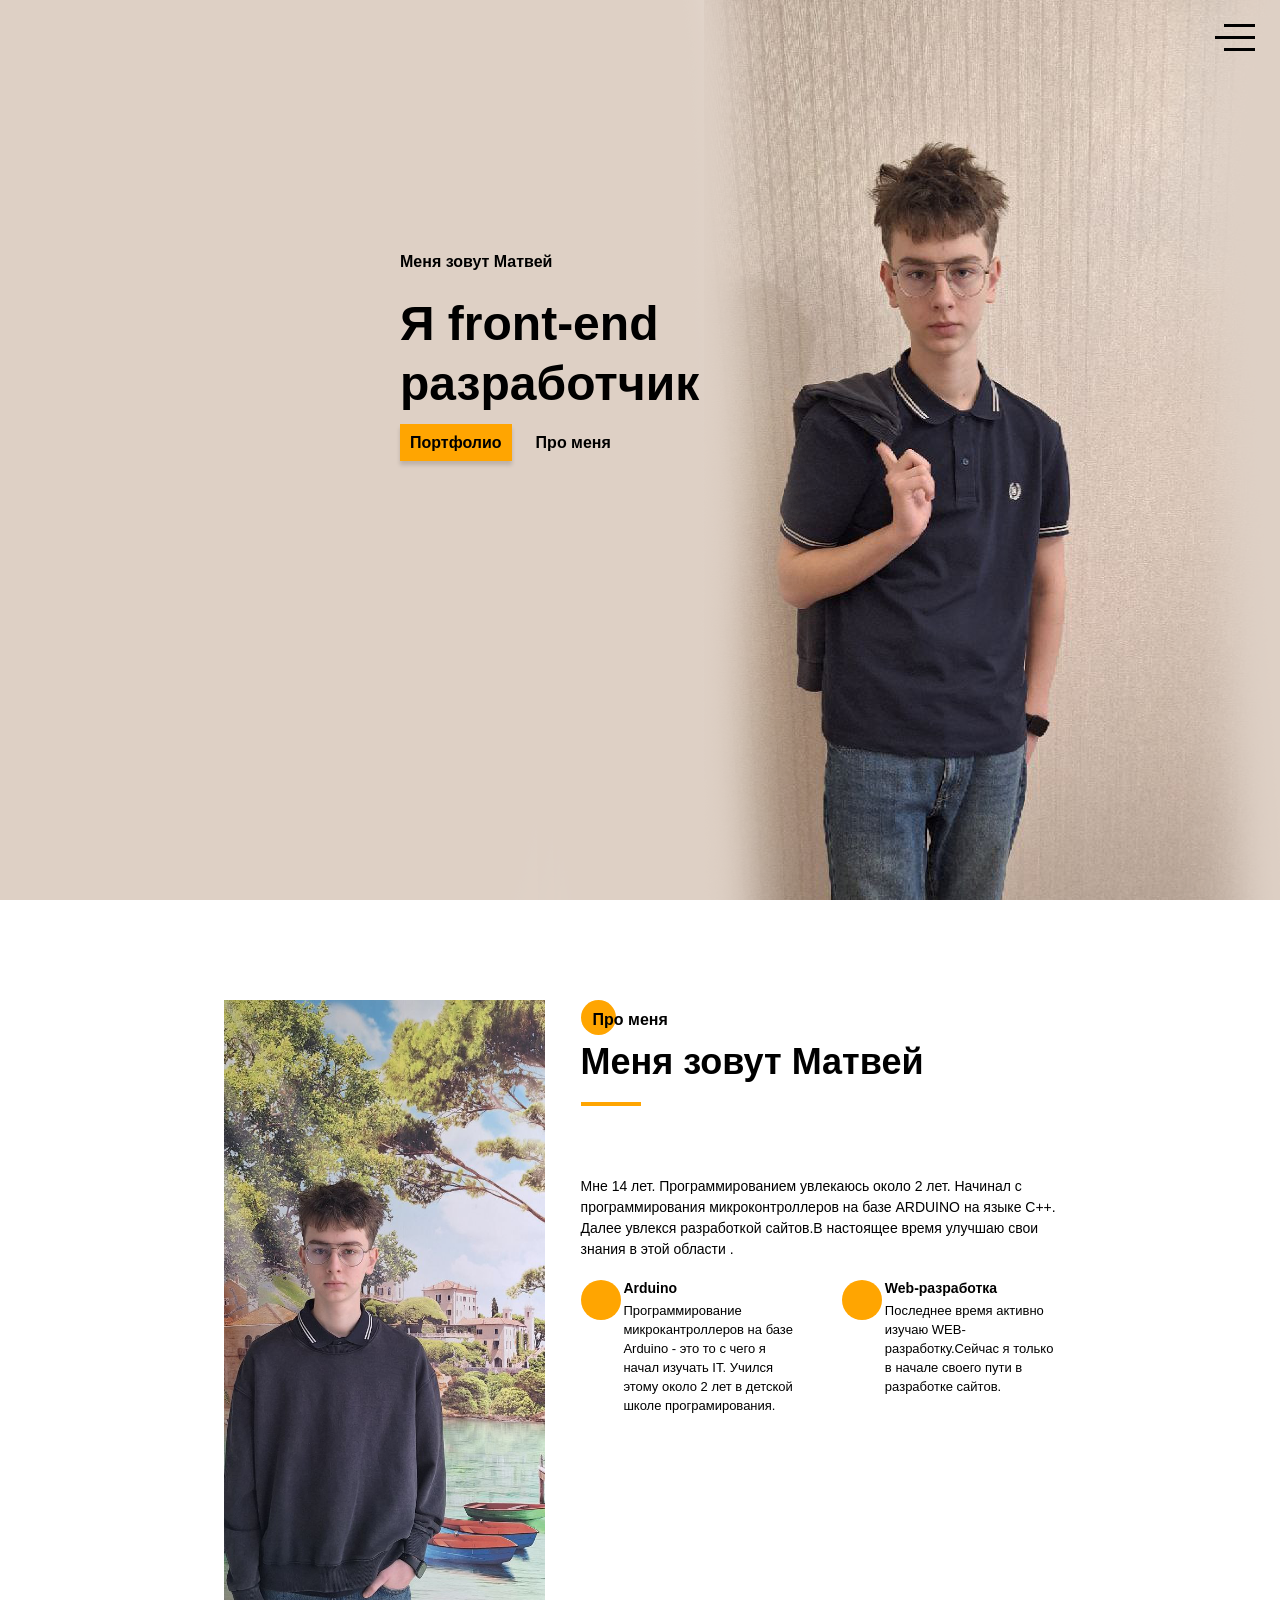
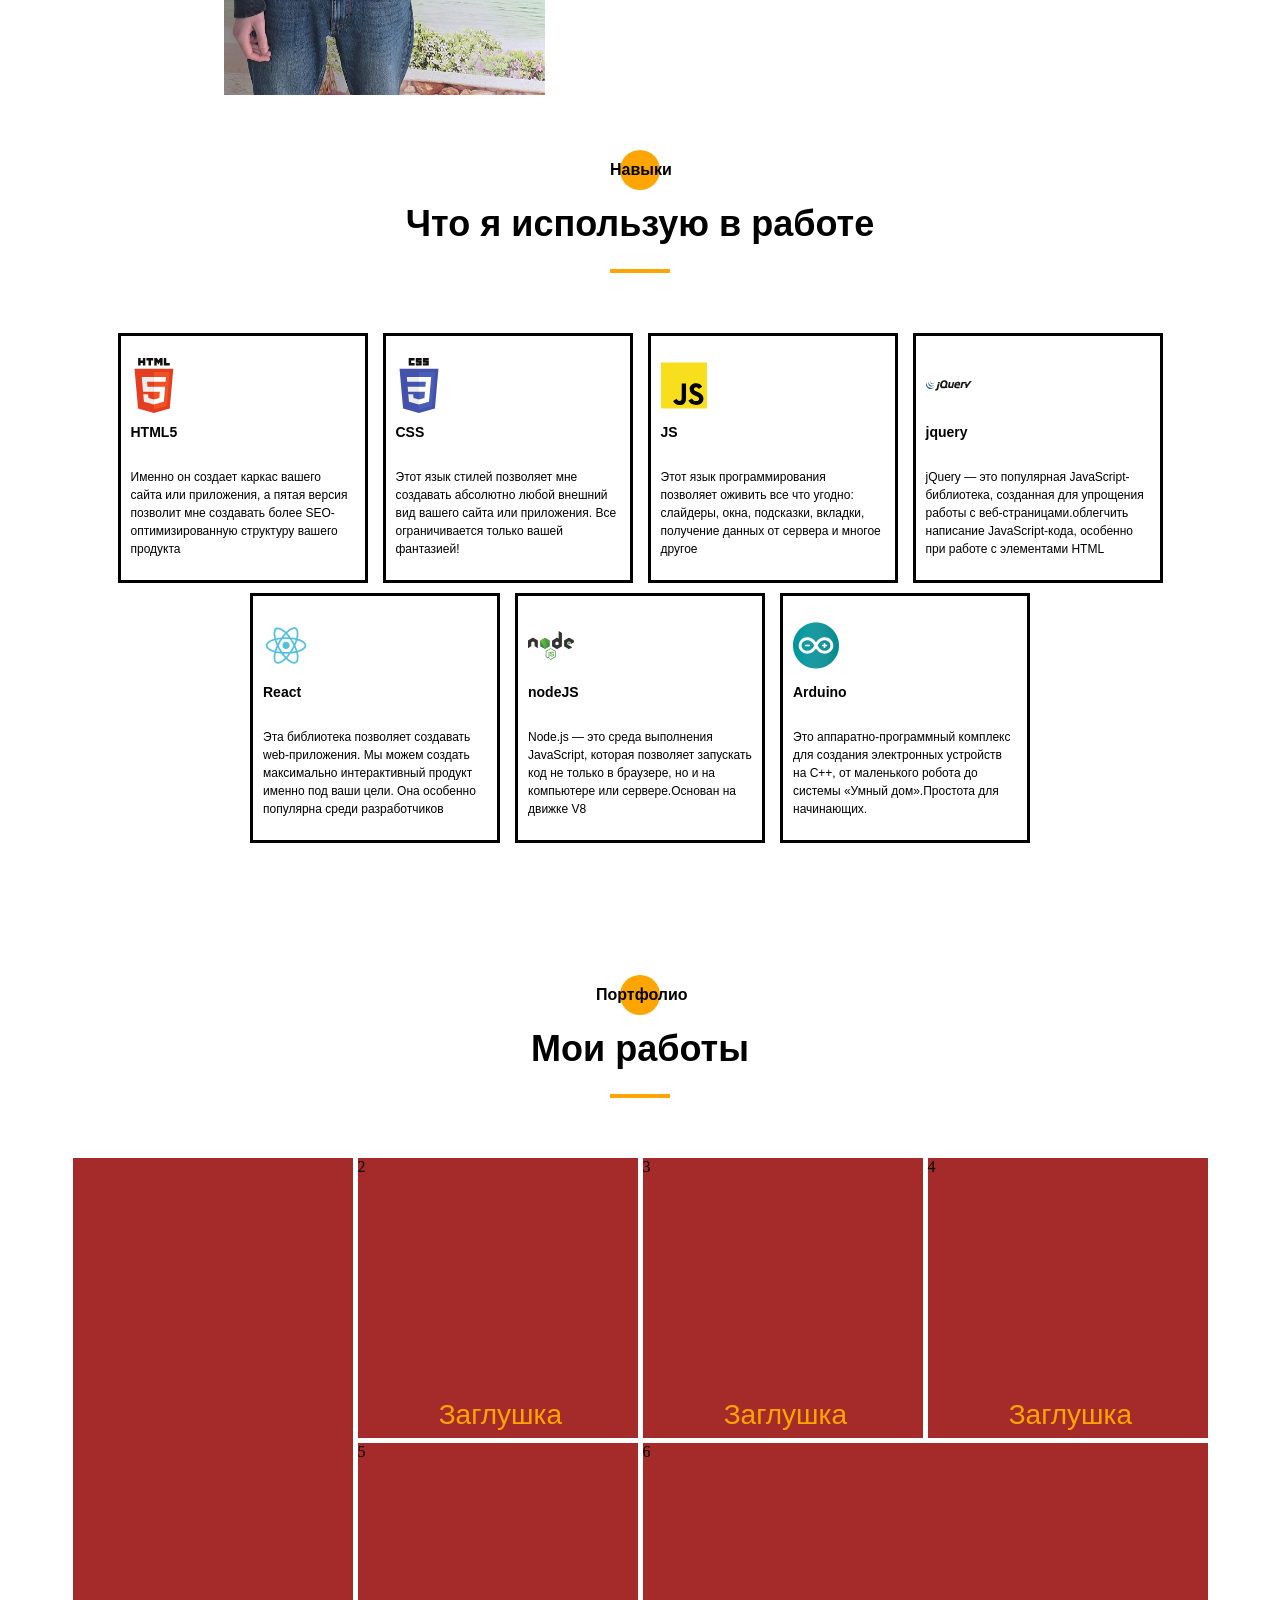
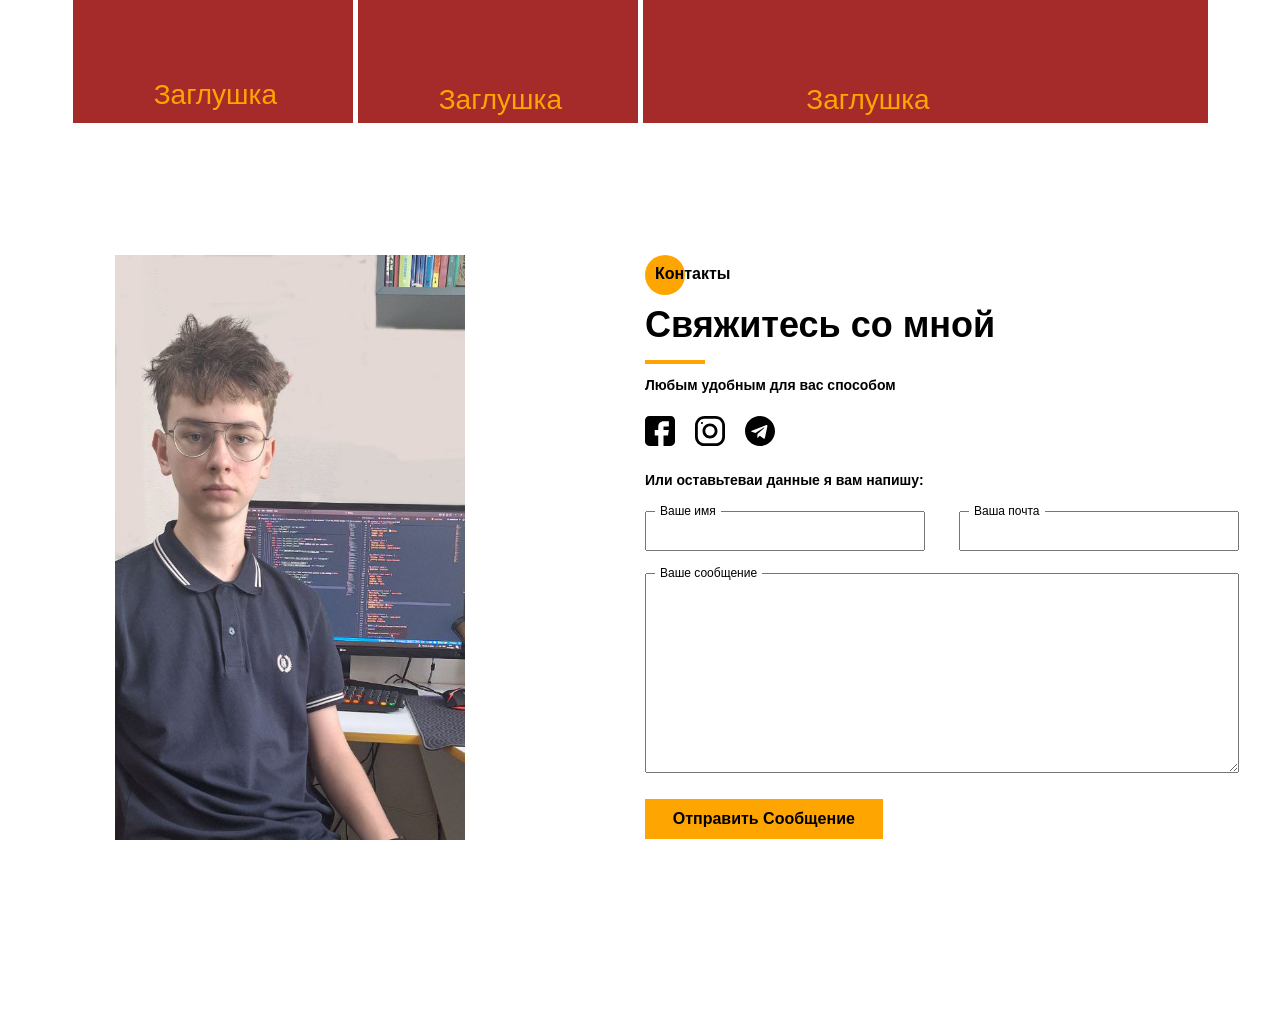
==== commit 07e1772a: "version 3.0" ====
--- a/index.html
+++ b/index.html
@@ -57,13 +57,12 @@
       </div>
     </div>
     <header>
+         
       <div class="name">
         <div class="my_name">Меня зовут Матвей</div>
         <div class="my_job">Я front-end разработчик</div>
         <a class="btn_portfolio" href="#">Портфолио</a>
-        <a class="btn_about_me" href="https://alexander281990.github.io/#"
-          >Про меня</a
-        >
+        <a class="btn_about_me" href="https://alexander281990.github.io/#" >Про меня</a>
       </div>
       <div class="hamburger">
         <div class="spon"></div>
--- a/css/header.css
+++ b/css/header.css
@@ -1,5 +1,5 @@
 header {
-  background-color: #5097c7;
+  background-image: url(../img/me\ 1.png);
   width: 100%;
   height: 100vh;
   padding-left: 400px;
@@ -47,7 +47,6 @@
 .hamburger {
   width: 45px;
   height: 35px;
-  background-color: #5097c7;
   position: absolute;
   top: 20px;
   right: 25px;
--- a/css/about_me.css
+++ b/css/about_me.css
@@ -41,11 +41,10 @@
 }
 
 .about_me_main_img {
-  width: 35%;
+  width: 45%;
   height: 700px;
-  background-image: url(../img/car.jpg);
-  background-position-x: -50px;
-  background-size: 120%;
+  background-image: url(../img/me\ 2.jpg);
+  background-size: 90%;
   background-repeat: no-repeat;
 }
 
--- a/css/contact.css
+++ b/css/contact.css
@@ -14,7 +14,10 @@
 }
 
 .my_contact_photo {
-  background-color: black;
+  background-image: url(../img/me\ 3\ .jpg);
+  background-size: 100%;
+  background-repeat: no-repeat;
+  background-position-x: 50px;
 }
 
 .my_contact_description {
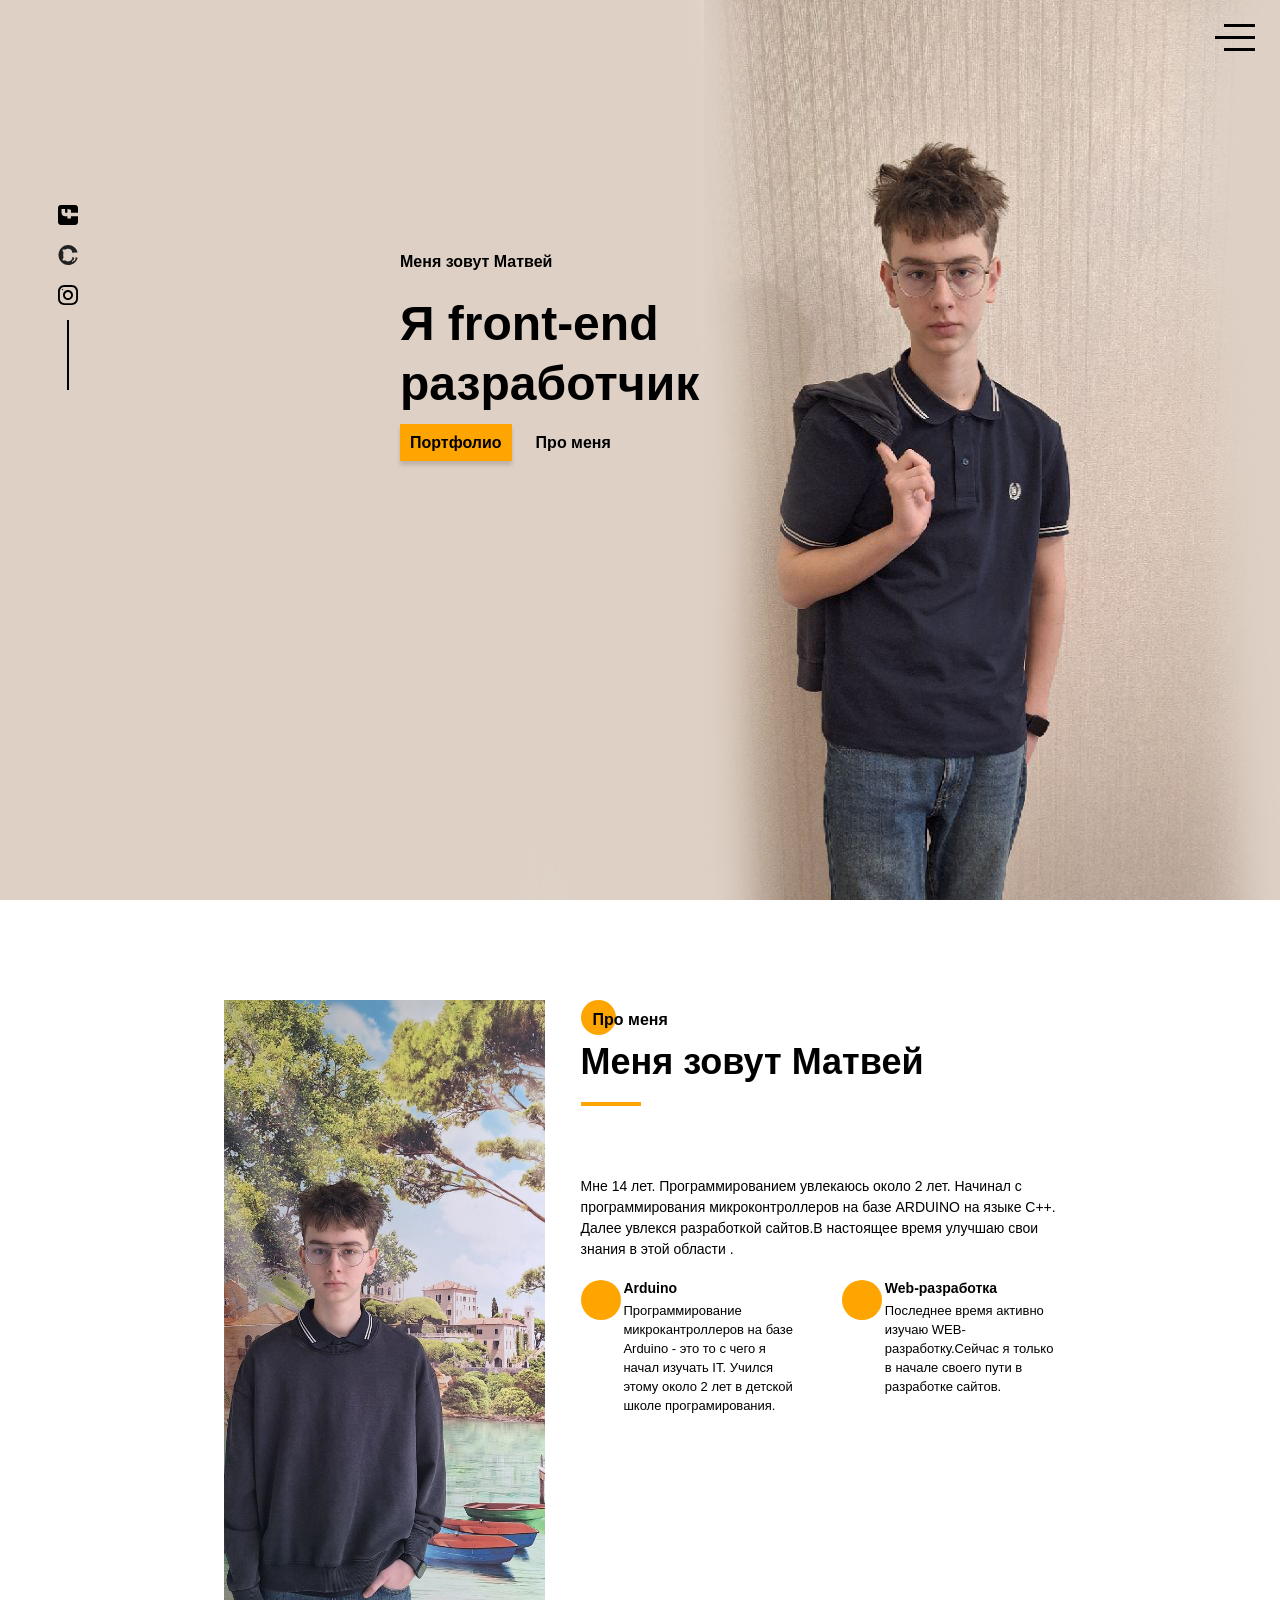
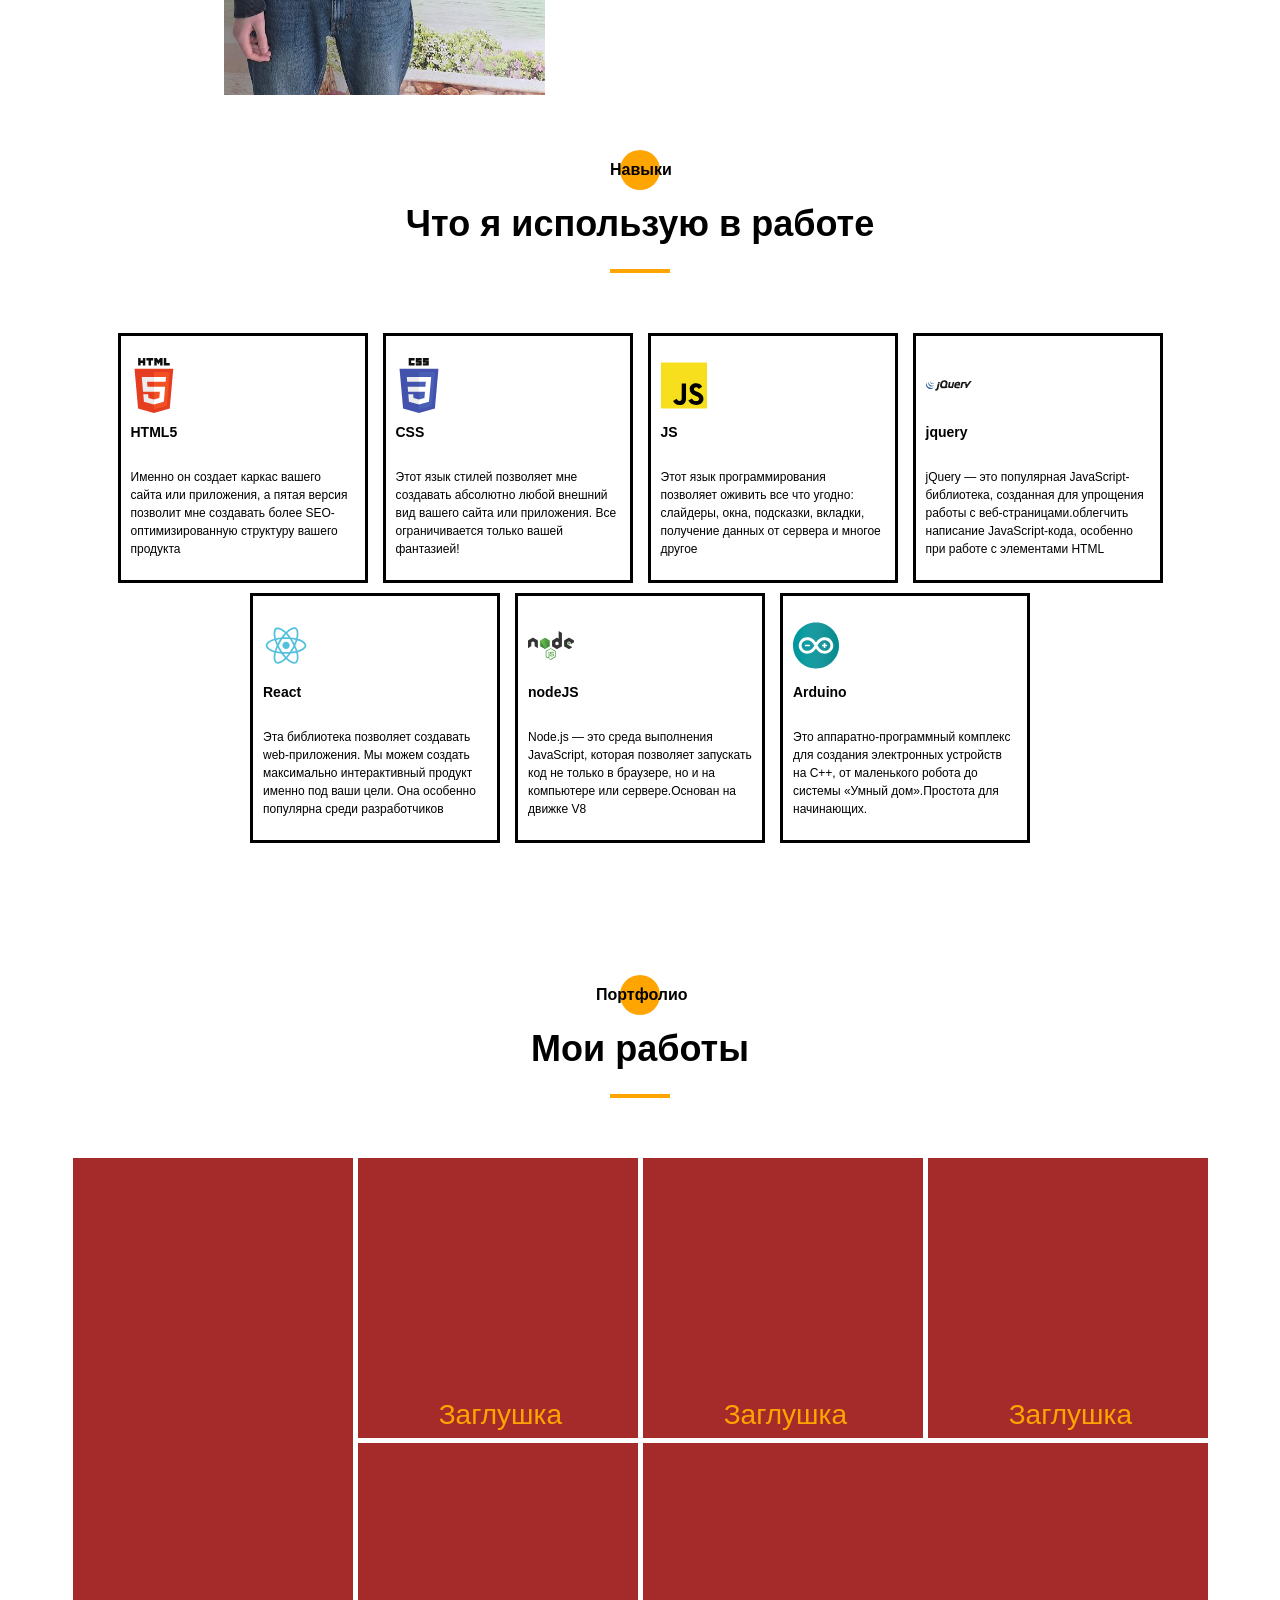
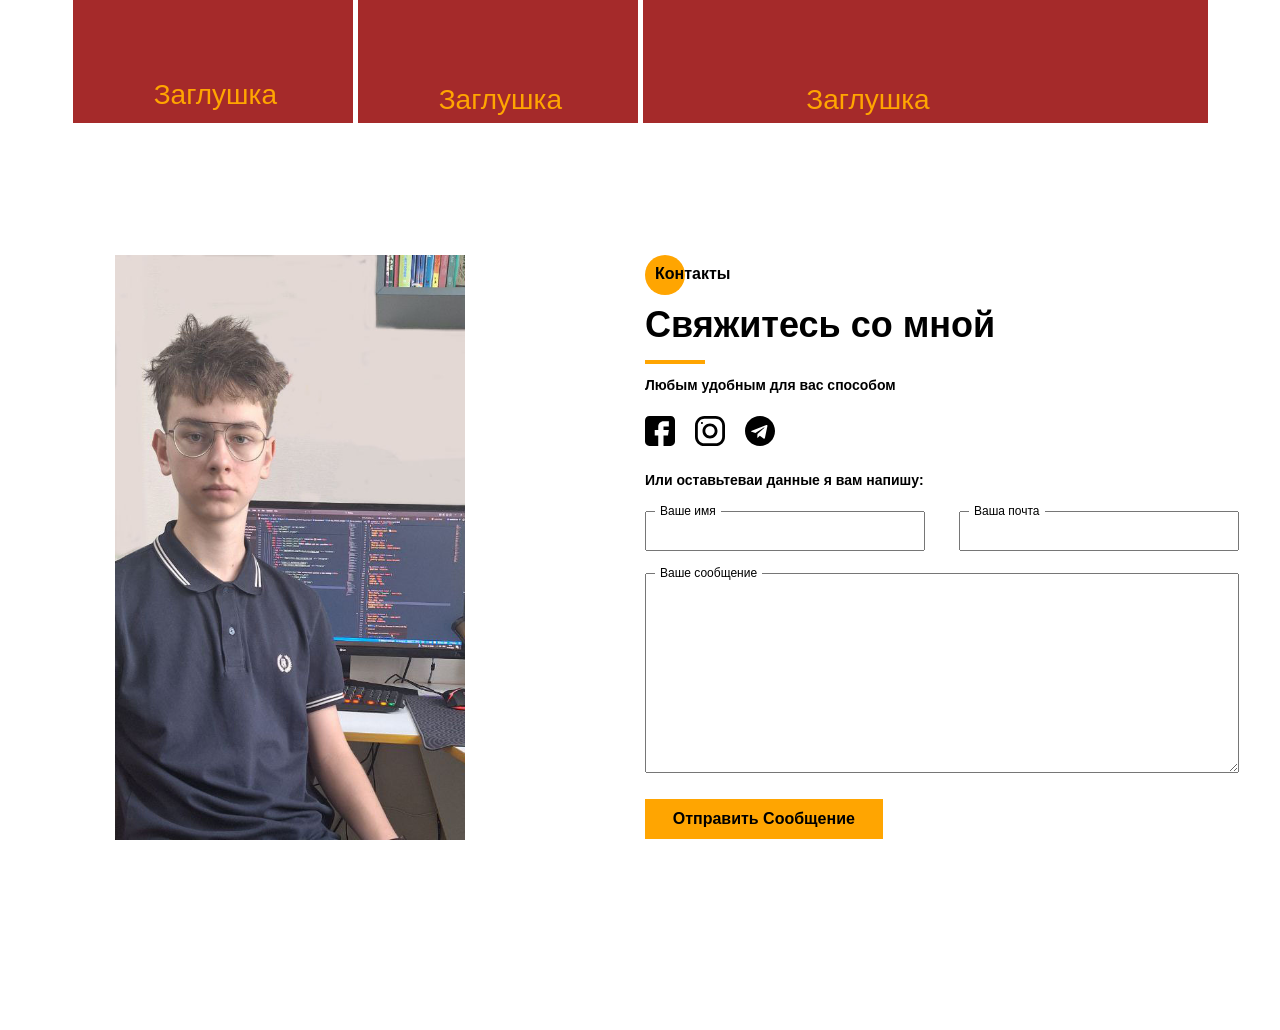
==== commit 146f3dd7: "version3.1" ====
--- a/index.html
+++ b/index.html
@@ -13,12 +13,26 @@
     <link rel="stylesheet" href="css/tools.css" />
     <link rel="stylesheet" href="css/works.css">
     <link rel="stylesheet" href="css/contact.css">
+    <link rel="stylesheet" href="css/asidepanel.css">
 
 
     <link rel="stylesheet" href="css/media/media_header.css" />
     <link rel="stylesheet" href="css/media/media_about_me.css" />
   </head>
   <body>
+    <div class="asidepanel">
+      <a href="" class="sidepanel_link">
+        <img src="img/sidepanel_img/facebook (1).svg" alt="facebook"> </a>
+       <a href="https://github.com/sabanmatvej641-star/Portfolio.github.io" class="sidepanel_link"> 
+        <img src="img/sidepanel_img/github.svg" alt="github"> </a>
+        <a href="https://www.instagram.com/vetam_msq/" class="sidepanel_link"> 
+          <img src="img/sidepanel_img/instagram_straight.svg" alt="instagram">
+        </a>
+        <div class="sidepanel_stick"></div>
+        <div class="sidepanel_text">
+          <span>Социальные сети</span>
+        </div>
+    </div>
     <div class="menu_overlay"></div>
     <div class="menu">
       <div class="menu_btn_close">
@@ -78,10 +92,7 @@
         <div class="about_me_description">
           <div class="about_me_circle"></div>
           <div class="about_me_me wow bounceInDown">Про меня</div>
-
-          <div class="about_me_name wow bounceInDown text">
-            Меня зовут Матвей
-          </div>
+          <div class="about_me_name wow bounceInDown text"> Меня зовут Матвей</div>
           <div class="about_me_stick"></div>
           <div class="about_me_info wow slideInUp">
             Мне 14 лет. Программированием увлекаюсь около 2 лет. Начинал с
@@ -200,32 +211,32 @@
     </section>
     <section class="my_works" id="my_works">
       <div class="container">
-        <div class="my_works_curcle"></div>
-        <div class="my_works_head_text">Портфолио</div>
-        <div class="my_works_title_text">Мои работы</div>
-        <div class="my_tools_stick "></div>
+        <div class="my_works_curcle  wow slideInUp"></div>
+        <div class="my_works_head_text wow slideInUp">Портфолио</div>
+        <div class="my_works_title_text  wow slideInUp">Мои работы</div>
+        <div class="my_tools_stick  wow slideInUp"></div>
         <div class="my_works_links">
-           <div class="my_works_links_item long">
-            <img src="#" alt="">
-             <div class="my_works_links_text">Заглушка</div>
-           </div>
-           <div class="my_works_links_item">2 
-            <img src="#" alt="">
-             <div class="my_works_links_text2">Заглушка</div>
-           </div>
-           <div class="my_works_links_item">3
-            <img src="#" alt="">
-             <div class="my_works_links_text2">Заглушка</div>
-           </div>
-           <div class="my_works_links_item">4 
-            <img src="#" alt="">
-             <div class="my_works_links_text2">Заглушка</div>
-           </div>
-           <div class="my_works_links_item">5 
-            <img src="#" alt="">
-             <div class="my_works_links_text2">Заглушка</div>
-           </div>
-           <div class="my_works_links_item long2">6
+           <div class="my_works_links_item long wow bounceInUp">
+            <img src="#" alt="">
+             <div class="my_works_links_text ">Заглушка</div>
+           </div>
+           <div class="my_works_links_item wow bounceInUp"> 
+            <img src="#" alt="">
+             <div class="my_works_links_text2">Заглушка</div>
+           </div>
+           <div class="my_works_links_item wow bounceInUp">
+            <img src="#" alt="">
+             <div class="my_works_links_text2">Заглушка</div>
+           </div>
+           <div class="my_works_links_item wow bounceInUp">
+            <img src="#" alt="">
+             <div class="my_works_links_text2">Заглушка</div>
+           </div>
+           <div class="my_works_links_item wow bounceInUp">
+            <img src="#" alt="">
+             <div class="my_works_links_text2">Заглушка</div>
+           </div>
+           <div class="my_works_links_item long2 wow bounceInUp">
             <img src="#" alt="">
              <div class="my_works_links_text2">Заглушка</div>
            </div>
@@ -239,25 +250,25 @@
          <img src="#" alt="">
       </div>
       <div class="my_contact_description">
-        <div class="my_contact_curcle">
-          <div class="my_contact_head_text">Контакты</div>
+        <div class="my_contact_curcle wow zoomInUp">
+          <div class="my_contact_head_text wow zoomIn  ">Контакты</div>
         </div>
         
-        <div class="my_contact_title_text">Свяжитесь со мной</div>
-        <div class="my_contact_stick"></div>
-        <div class="my_contact_text">Любым удобным для вас способом</div>
-        <div class="my_contact_social">
+        <div class="my_contact_title_text wow zoomIn">Свяжитесь со мной</div>
+        <div class="my_contact_stick  wow zoomIn"></div>
+        <div class="my_contact_text wow zoomIn">Любым удобным для вас способом</div>
+        <div class="my_contact_social wow fadeInDown">
           <a href="">
            <img src="img/contact_img/facebook_straight.svg" alt="Facebook">
           </a>
-          <a href="">
+          <a href="https://www.instagram.com/vetam_msq/">
             <img src="img/contact_img/instagram.svg" alt="Instagram">
           </a>
           <a href="https://t.me/Matvey_sh0814">
            <img src="img/contact_img/telegram.svg" alt="Telegram">
           </a>
         </div>
-        <div class="my_contact_text">Или оставьтеваи данные я вам напишу:</div>
+        <div class="my_contact_text wow zoomIn" >Или оставьтеваи данные я вам напишу:</div>
         <form action="#" class="my_contact_form"> 
           <div class="my_contact_input_wrapper">
            <div class="my_contact_input">
--- a/css/asidepanel.css
+++ b/css/asidepanel.css
@@ -0,0 +1,43 @@
+.asidepanel {
+  position: fixed;
+  top: 200px;
+  left: 50px;
+  height: auto;
+  display: flex;
+  flex-direction: column;
+  align-items: center;
+  gap: 10px;
+}
+
+.sidepanel_stick {
+  width: 2px;
+  height: 70px;
+  background-color: #000;
+  margin-bottom: 10px;
+}
+
+.sidepanel_text {
+  font-size: 16px;
+  font-family: "Poppins", sans-serif;
+  color: #000;
+  writing-mode: vertical-rl;
+  transform: rotate(180deg);
+  margin-top: 10px;
+  opacity: 0;
+  transition: opacity 0.5s ease;
+}
+
+.asidepanel:hover .sidepanel_text {
+  opacity: 1;
+}
+
+.sidepanel_link img {
+  width: 20px;
+  height: 20px;
+  display: flex;
+  display: block;
+}
+
+.sidepanel_link {
+  margin: 5px 0;
+}
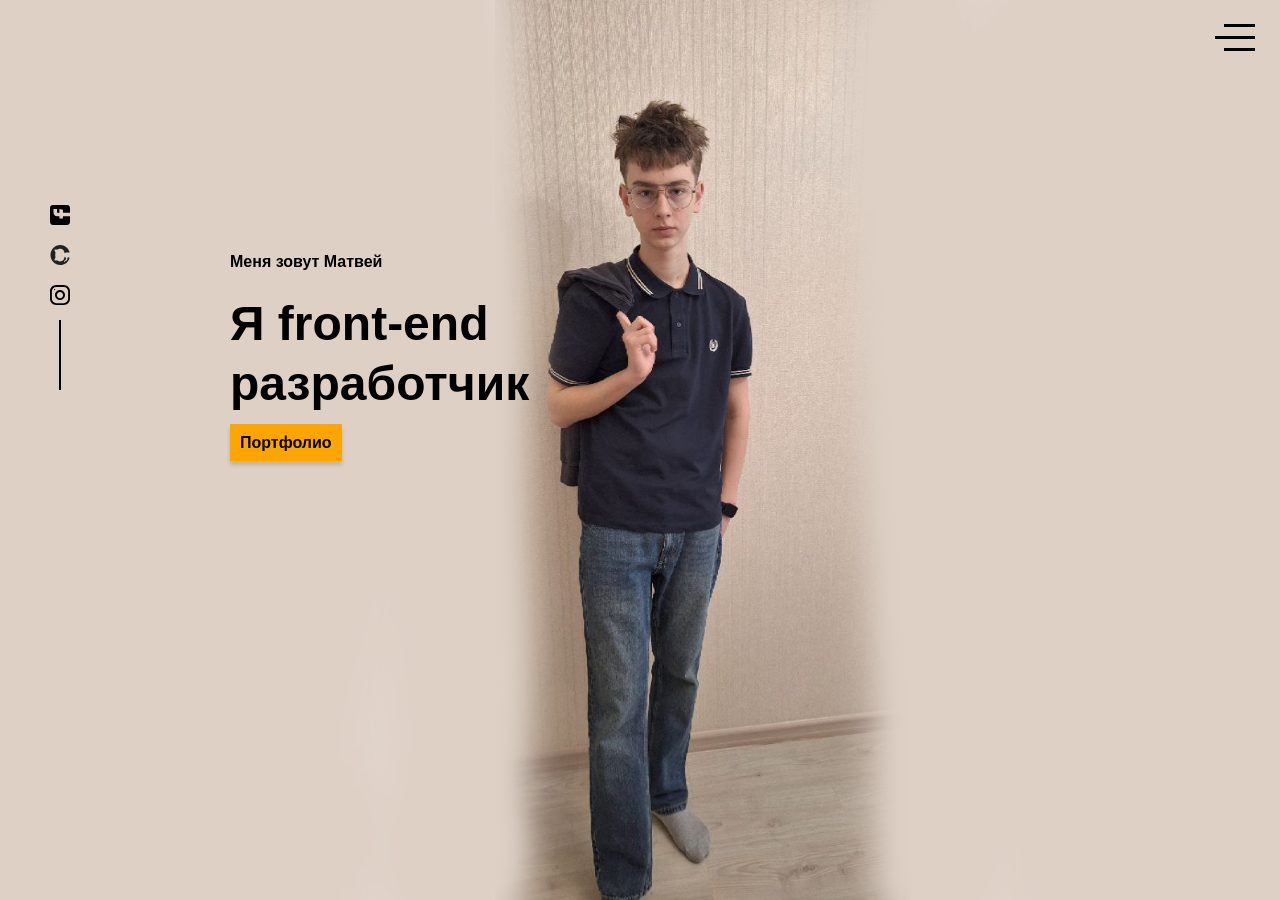
==== commit 5ddb8e12: "adoptatia" ====
--- a/index.html
+++ b/index.html
@@ -11,10 +11,9 @@
     <link rel="stylesheet" href="css/menu.css" />
     <link rel="stylesheet" href="css/animate.css" />
     <link rel="stylesheet" href="css/tools.css" />
-    <link rel="stylesheet" href="css/works.css">
-    <link rel="stylesheet" href="css/contact.css">
-    <link rel="stylesheet" href="css/asidepanel.css">
-
+    <link rel="stylesheet" href="css/works.css" />
+    <link rel="stylesheet" href="css/contact.css" />
+    <link rel="stylesheet" href="css/asidepanel.css" />
 
     <link rel="stylesheet" href="css/media/media_header.css" />
     <link rel="stylesheet" href="css/media/media_about_me.css" />
@@ -22,18 +21,23 @@
   <body>
     <div class="asidepanel">
       <a href="" class="sidepanel_link">
-        <img src="img/sidepanel_img/facebook (1).svg" alt="facebook"> </a>
-       <a href="https://github.com/sabanmatvej641-star/Portfolio.github.io" class="sidepanel_link"> 
-        <img src="img/sidepanel_img/github.svg" alt="github"> </a>
-        <a href="https://www.instagram.com/vetam_msq/" class="sidepanel_link"> 
-          <img src="img/sidepanel_img/instagram_straight.svg" alt="instagram">
-        </a>
-        <div class="sidepanel_stick"></div>
-        <div class="sidepanel_text">
-          <span>Социальные сети</span>
-        </div>
+        <img src="img/sidepanel_img/facebook (1).svg" alt="facebook" />
+      </a>
+      <a
+        href="https://github.com/sabanmatvej641-star/Portfolio.github.io"
+        class="sidepanel_link"
+      >
+        <img src="img/sidepanel_img/github.svg" alt="github" />
+      </a>
+      <a href="https://www.instagram.com/vetam_msq/" class="sidepanel_link">
+        <img src="img/sidepanel_img/instagram_straight.svg" alt="instagram" />
+      </a>
+      <div class="sidepanel_stick"></div>
+      <div class="sidepanel_text">
+        <span>Социальные сети</span>
+      </div>
     </div>
-    <div class="menu_overlay"></div>
+    <!-- <div class="menu_overlay"></div>
     <div class="menu">
       <div class="menu_btn_close">
         <div class="menu_bnt_stick1"></div>
@@ -69,14 +73,12 @@
           </div>
         </div>
       </div>
-    </div>
+    </div> -->
     <header>
-         
       <div class="name">
         <div class="my_name">Меня зовут Матвей</div>
         <div class="my_job">Я front-end разработчик</div>
         <a class="btn_portfolio" href="#">Портфолио</a>
-        <a class="btn_about_me" href="https://alexander281990.github.io/#" >Про меня</a>
       </div>
       <div class="hamburger">
         <div class="spon"></div>
@@ -86,7 +88,7 @@
         <div class="spon"></div>
       </div>
     </header>
-    <section class="about_me" id="about_me">
+    <!-- <section class="about_me" id="about_me">
       <div class="about_me_box0">
         <div class="about_me_main_img"></div>
         <div class="about_me_description">
@@ -125,8 +127,8 @@
           </div>
         </div>
       </div>
-    </section>
-    <section class="my_tools" id="my_tools">
+    </section> -->
+    <!-- <section class="my_tools" id="my_tools">
       <div class="container">
         <div class="my_tools_curcle wow zoomInUp"></div>
         <div class="my_tools_head_text wow fadeIn " wow data-wow-delay'5s'>Навыки </div>
@@ -205,11 +207,11 @@
             </div>
           </div>
 
-          <!-- <div class="my_tools_block_item"></div> -->
-        </div>
-      </div>
-    </section>
-    <section class="my_works" id="my_works">
+          
+        </div>
+      </div>
+    </section> -->
+    <!-- <section class="my_works" id="my_works">
       <div class="container">
         <div class="my_works_curcle  wow slideInUp"></div>
         <div class="my_works_head_text wow slideInUp">Портфолио</div>
@@ -242,8 +244,8 @@
            </div>
         </div>
       </div>
-    </section>
- <section class="my_contact" id="my_contact">
+    </section> -->
+    <!-- <section class="my_contact" id="my_contact">
    <div class="container">
     <div class="my_contact_wrapper">
       <div class="my_contact_photo">
@@ -291,8 +293,8 @@
       </div>
     </div>
  </div>
-  <!-- </div> -->
-</section>
+  
+</section> -->
     <script src="js/wow.min.js"></script>
     <script src="js/script.js"></script>
     <script>
--- a/css/header.css
+++ b/css/header.css
@@ -1,5 +1,7 @@
 header {
   background-image: url(../img/me\ 1.png);
+  background-repeat: no-repeat;
+  background-size: cover;
   width: 100%;
   height: 100vh;
   padding-left: 400px;
@@ -37,13 +39,6 @@
   margin-right: 20px;
 }
 
-.btn_about_me {
-  text-decoration: none;
-  font-family: "Poppins", sans-serif;
-  color: #000;
-  font-weight: bold;
-}
-
 .hamburger {
   width: 45px;
   height: 35px;
--- a/css/media/media_header.css
+++ b/css/media/media_header.css
@@ -1,25 +1,38 @@
+@media (max-width: 1600px) {
+  header {
+    padding-left: 230px;
+  }
+}
+
 @media (max-width: 1200px) {
   header {
-    padding-left: 300px;
+    padding-left: 200px;
+    background-position-x: -120px;
+  }
+  .name {
+    width: 400px;
+  }
+  .my_job {
+    font-size: 38px;
+    line-height: 40px;
+    margin-bottom: 40px;
   }
 }
 @media (max-width: 992px) {
-  .name {
-    width: 400px;
+  header {
+    padding-left: 100px;
+    background-position-x: -140px;
   }
 
-  header {
-    padding-left: 200px;
+  .asidepanel {
+    display: none;
   }
 }
 
 @media (max-width: 768px) {
   header {
-    padding-left: 150px;
-  }
-
-  .my_name {
-    font-size: 16px;
+    padding-left: 80px;
+    background-position-x: -180px;
   }
 
   .my_job {
@@ -30,11 +43,18 @@
 
 @media (max-width: 576px) {
   header {
-    padding-left: 50px;
+    padding-left: 20px;
+    background-position-x: -360px;
   }
 
   .name {
-    width: 250px;
+    width: 220px;
+  }
+
+  .my_job {
+    font-size: 30px;
+    margin-top: 10px;
+    line-height: 35px;
   }
 
   .menu {
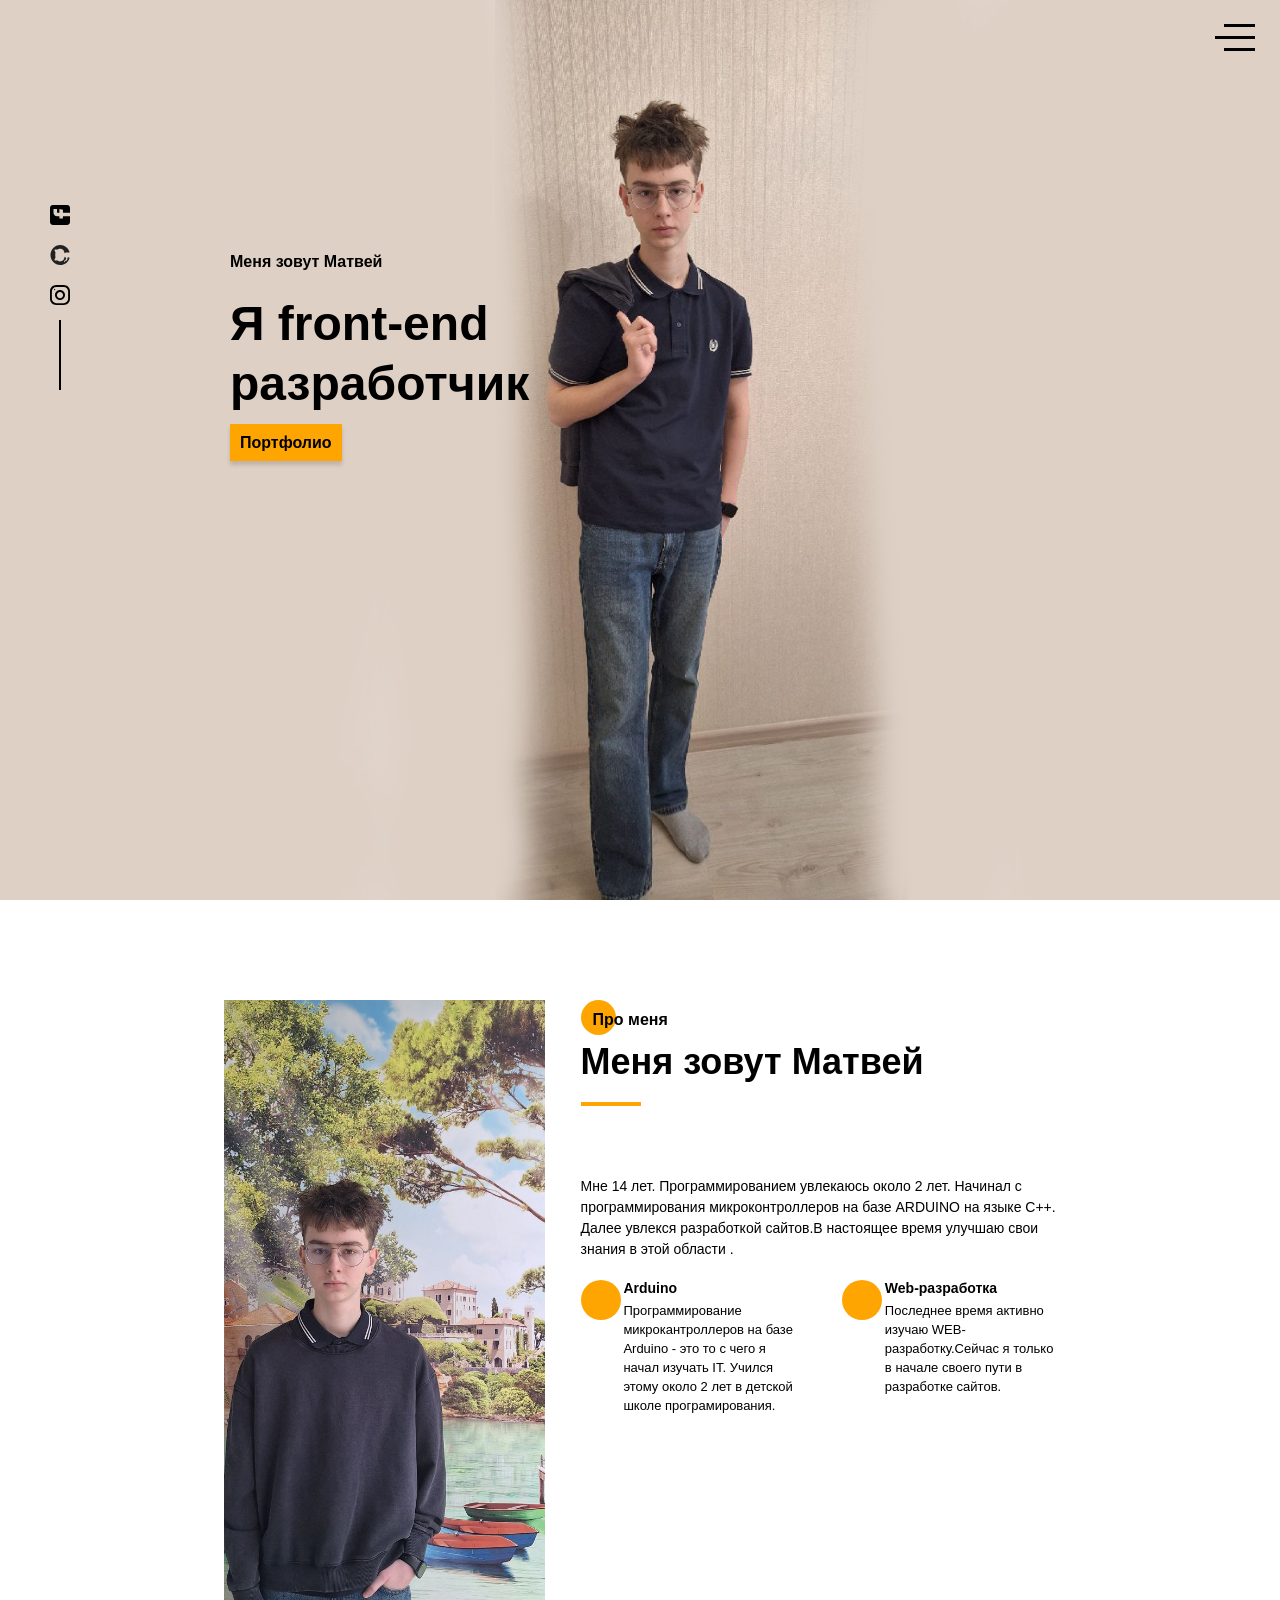
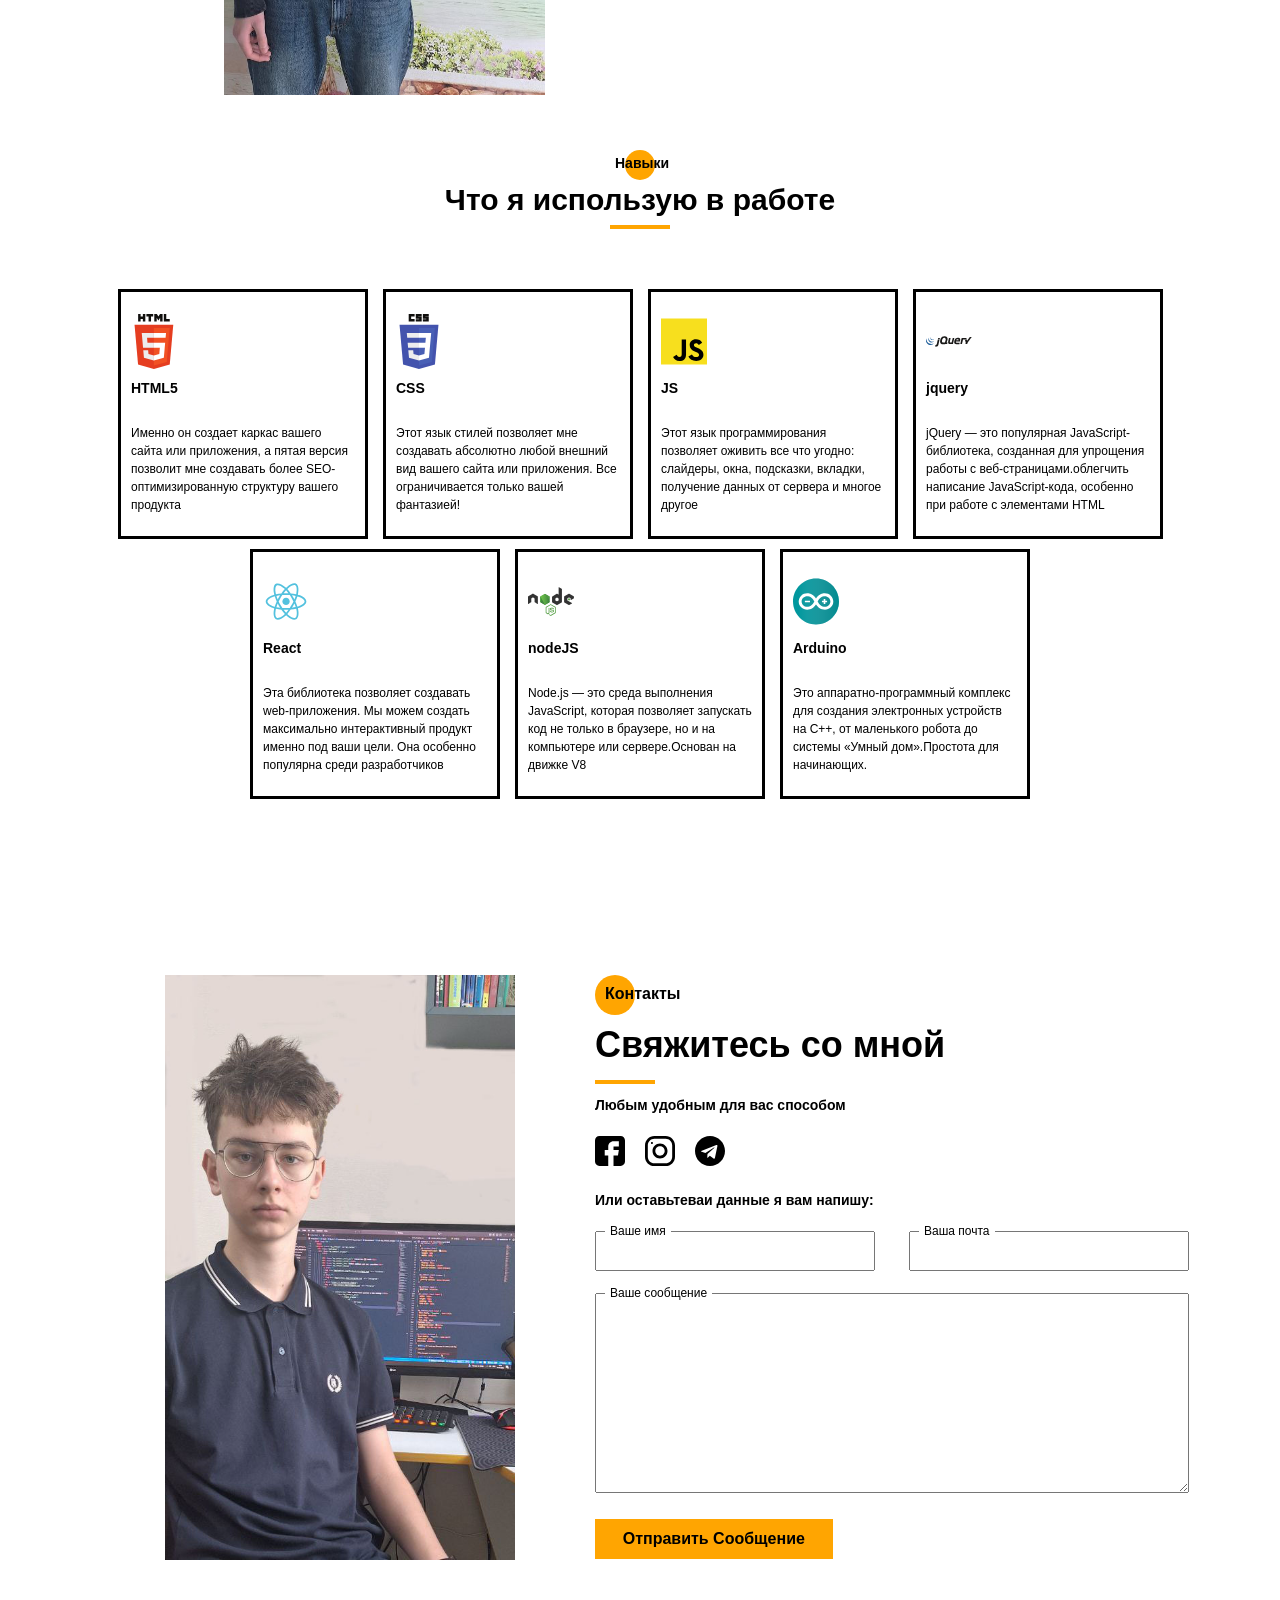
==== commit fc3b1710: "ful ver" ====
--- a/index.html
+++ b/index.html
@@ -1,4 +1,4 @@
-<!DOCTYPE html>
+<!doctype html>
 <html lang="ru">
   <head>
     <meta charset="UTF-8" />
@@ -17,6 +17,7 @@
 
     <link rel="stylesheet" href="css/media/media_header.css" />
     <link rel="stylesheet" href="css/media/media_about_me.css" />
+    <link rel="stylesheet" href="css/media/media_tools.css" />
   </head>
   <body>
     <div class="asidepanel">
@@ -37,7 +38,7 @@
         <span>Социальные сети</span>
       </div>
     </div>
-    <!-- <div class="menu_overlay"></div>
+    <div class="menu_overlay"></div>
     <div class="menu">
       <div class="menu_btn_close">
         <div class="menu_bnt_stick1"></div>
@@ -51,7 +52,7 @@
               <a href="#about_me">ПРО МЕНЯ</a>
             </div>
           </div>
-         
+
           <div class="menu_list_wrapper">
             <div class="menu_list_circle"></div>
             <div class="menu_list_interface">
@@ -64,7 +65,7 @@
               <a href="#my_works">МОИ РАБОТЫ</a>
             </div>
           </div>
-         
+
           <div class="menu_list_wrapper">
             <div class="menu_list_circle"></div>
             <div class="menu_list_interface">
@@ -73,7 +74,7 @@
           </div>
         </div>
       </div>
-    </div> -->
+    </div>
     <header>
       <div class="name">
         <div class="my_name">Меня зовут Матвей</div>
@@ -88,13 +89,15 @@
         <div class="spon"></div>
       </div>
     </header>
-    <!-- <section class="about_me" id="about_me">
+    <section class="about_me" id="about_me">
       <div class="about_me_box0">
         <div class="about_me_main_img"></div>
         <div class="about_me_description">
           <div class="about_me_circle"></div>
           <div class="about_me_me wow bounceInDown">Про меня</div>
-          <div class="about_me_name wow bounceInDown text"> Меня зовут Матвей</div>
+          <div class="about_me_name wow bounceInDown text">
+            Меня зовут Матвей
+          </div>
           <div class="about_me_stick"></div>
           <div class="about_me_info wow slideInUp">
             Мне 14 лет. Программированием увлекаюсь около 2 лет. Начинал с
@@ -127,12 +130,13 @@
           </div>
         </div>
       </div>
-    </section> -->
-    <!-- <section class="my_tools" id="my_tools">
+    </section>
+    
+     <section class="my_tools" id="my_tools">
       <div class="container">
         <div class="my_tools_curcle wow zoomInUp"></div>
         <div class="my_tools_head_text wow fadeIn " wow data-wow-delay'5s'>Навыки </div>
-        <h3 class="my_tools_title text wow zoomIn">Что я использую в работе</h3>
+        <h3 class="my_tools_title  wow zoomIn">Что я использую в работе</h3>
         <div class="my_tools_stick wow zoomIn"></div>
         <div class="my_tools_block">
           <div class="my_tools_block_item wow swing">
@@ -210,42 +214,10 @@
           
         </div>
       </div>
-    </section> -->
-    <!-- <section class="my_works" id="my_works">
-      <div class="container">
-        <div class="my_works_curcle  wow slideInUp"></div>
-        <div class="my_works_head_text wow slideInUp">Портфолио</div>
-        <div class="my_works_title_text  wow slideInUp">Мои работы</div>
-        <div class="my_tools_stick  wow slideInUp"></div>
-        <div class="my_works_links">
-           <div class="my_works_links_item long wow bounceInUp">
-            <img src="#" alt="">
-             <div class="my_works_links_text ">Заглушка</div>
-           </div>
-           <div class="my_works_links_item wow bounceInUp"> 
-            <img src="#" alt="">
-             <div class="my_works_links_text2">Заглушка</div>
-           </div>
-           <div class="my_works_links_item wow bounceInUp">
-            <img src="#" alt="">
-             <div class="my_works_links_text2">Заглушка</div>
-           </div>
-           <div class="my_works_links_item wow bounceInUp">
-            <img src="#" alt="">
-             <div class="my_works_links_text2">Заглушка</div>
-           </div>
-           <div class="my_works_links_item wow bounceInUp">
-            <img src="#" alt="">
-             <div class="my_works_links_text2">Заглушка</div>
-           </div>
-           <div class="my_works_links_item long2 wow bounceInUp">
-            <img src="#" alt="">
-             <div class="my_works_links_text2">Заглушка</div>
-           </div>
-        </div>
-      </div>
-    </section> -->
-    <!-- <section class="my_contact" id="my_contact">
+    </section>  
+ 
+ 
+     <section class="my_contact" id="my_contact">
    <div class="container">
     <div class="my_contact_wrapper">
       <div class="my_contact_photo">
@@ -294,7 +266,7 @@
     </div>
  </div>
   
-</section> -->
+</section>
     <script src="js/wow.min.js"></script>
     <script src="js/script.js"></script>
     <script>
--- a/css/tools.css
+++ b/css/tools.css
@@ -26,6 +26,10 @@
 .my_tools_title {
   text-align: center;
   margin-top: -20px;
+  font-size: 36px;
+  font-weight: 700;
+  line-height: 60px;
+  font-family: "Poppins", sans-serif;
 }
 
 .my_tools_stick {
--- a/css/media/media_tools.css
+++ b/css/media/media_tools.css
@@ -0,0 +1,95 @@
+@media (max-width: 1600px) {
+  .container {
+    width: 1150px;
+  }
+
+  .my_tools_curcle {
+    width: 30px;
+    height: 30px;
+  }
+  .my_tools_head_text {
+    line-height: 20px;
+    font-size: 14px;
+    top: -27px;
+    left: 550px;
+  }
+
+  .my_tools_title {
+    font-size: 30px;
+    margin-bottom: -20px;
+    margin-top: -30px;
+  }
+}
+
+@media (max-width: 1200px) {
+  .container {
+    width: 1000px;
+  }
+  .asidepanel {
+    display: none;
+  }
+
+  .my_tools_head_text {
+    line-height: 20px;
+    font-size: 14px;
+    top: -27px;
+    left: 475px;
+  }
+}
+@media (max-width: 992px) {
+  .container {
+    width: 770px;
+  }
+
+  .my_tools_head_text {
+    left: 358px;
+  }
+  .my_tools_block_item {
+    width: 200px;
+    height: 200px;
+  }
+
+  .my_tools_block_description {
+    font-size: 11px;
+    line-height: 15px;
+  }
+  .my_tools_block_text {
+    display: none;
+  }
+}
+
+@media (max-width: 768px) {
+  .my_tools_head_text {
+    line-height: 18px;
+    font-size: 15px;
+    top: -25px;
+    left: 356px;
+  }
+
+  .my_tools_curcle {
+    width: 25px;
+    height: 25px;
+  }
+
+  .my_tools_title {
+    font-size: 25px;
+  }
+
+  .my_tools_block_item {
+    width: 250px;
+    height: 250px;
+  }
+
+  .my_tools_block {
+    width: 100%;
+    height: 250px;
+
+    margin-top: 10px;
+    display: flex;
+    column-gap: 15px;
+    justify-content: center;
+  }
+}
+
+@media (max-width: 576px) {
+}
